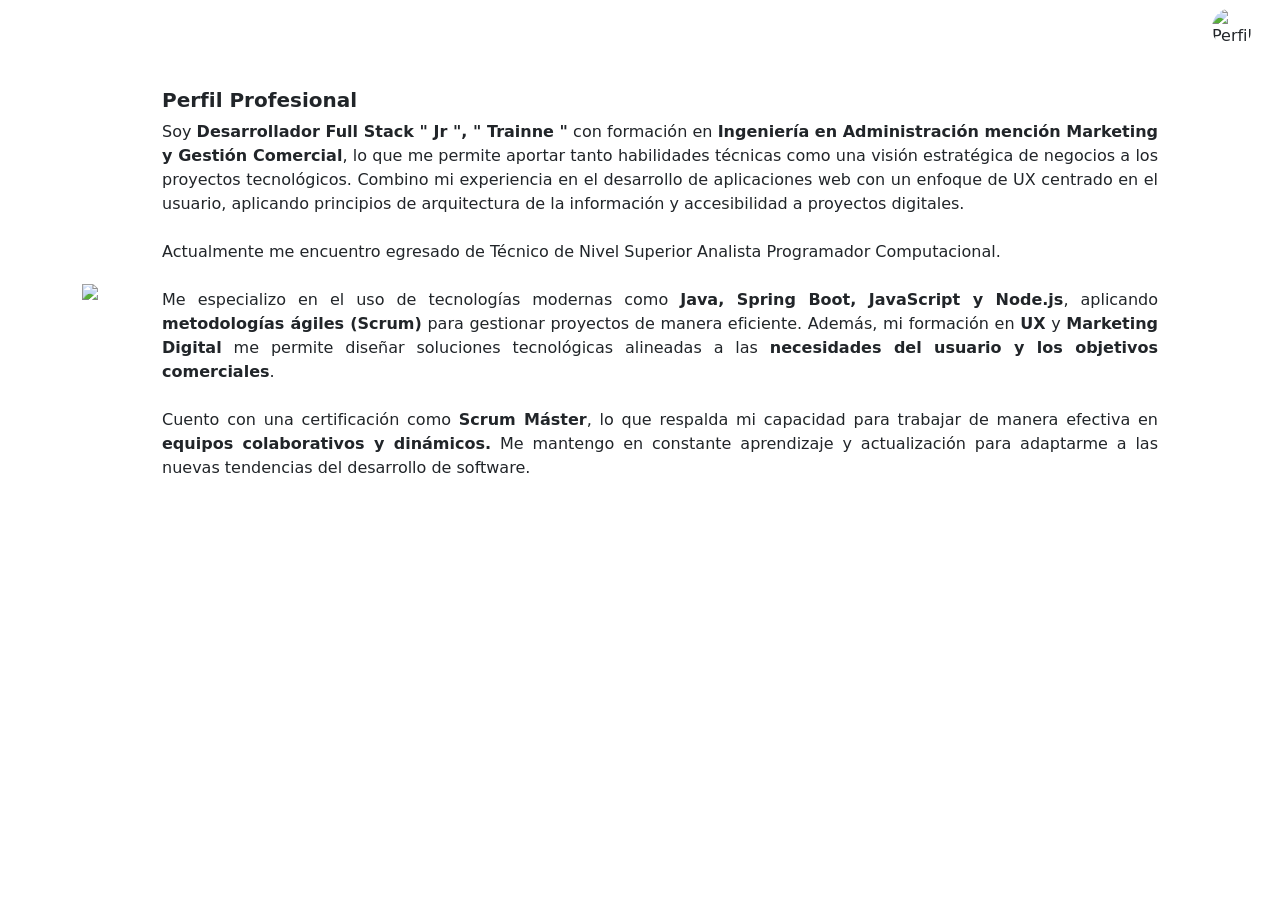
==== index.html @ 2f60764e "feat: mejora en archivos proyectos, mejora de etiquetas" ====
<!DOCTYPE html>
<html lang="es">
<head>
    <meta charset="UTF-8">
    <meta name="viewport" content="width=device-width, initial-scale=1.0">
    <link href="https://cdn.jsdelivr.net/npm/bootstrap@5.3.1/dist/css/bootstrap.min.css" rel="stylesheet"/>
    <link rel="stylesheet" href="css/index.css"/>
     <link rel="stylesheet" href="css/dark-mode.css">
  
      
    <title>Sobre mí</title>
</head>
<body>
    <nav class="mb-5">
        <mi-navegacion></mi-navegacion>
    </nav>
    
   
    <main>
        <div class="container">
            <div class="row align-items-center">
                <!-- Imagen fuera de la tarjeta y alineada al centro -->
                <div class="col-auto d-flex align-items-center ">
                    <div class="img-contenedor imagen-circular d-flex justify-content-center img-rodolfo">
                        <img src="assets/images/rodolfo3.png" class=" img-fluid">
                    </div>
                </div>
        
                <!-- Tarjeta con texto -->
                <div class="col">
                    <div class="card p-4 border-0 color-fondo">
                        <div class="card-body">
                            <h5 class="card-title fw-bold">Perfil Profesional</h5>
                            <div class="card-text" style="text-align: justify;">
                                <p>
                                 Soy <b>Desarrollador Full Stack " Jr ", " Trainne "</b> con formación en <b>Ingeniería en Administración mención Marketing y Gestión Comercial</b>, 
                                lo que me permite aportar tanto habilidades técnicas como una visión estratégica de negocios a los proyectos  
                                tecnológicos. Combino mi experiencia en el desarrollo de aplicaciones web con un enfoque de UX
                                centrado en el usuario, aplicando principios de arquitectura de la información y accesibilidad 
                                a proyectos digitales.
                                <br><br>
                                Actualmente me encuentro egresado de Técnico de Nivel Superior Analista Programador Computacional.
                                <br><br>
                                Me especializo en el uso de tecnologías modernas como <b>Java, Spring Boot, JavaScript y 
                                Node.js</b>, aplicando <b>metodologías ágiles (Scrum)</b> para gestionar proyectos de manera eficiente. 
                                Además, mi formación en <b>UX</b> y <b>Marketing Digital</b> me permite diseñar soluciones tecnológicas 
                                alineadas a las <b>necesidades del usuario y los objetivos comerciales</b>.
                                <br><br>
                                Cuento con una certificación como <b>Scrum Máster</b>, lo que respalda mi capacidad para trabajar
                                de manera efectiva en <b>equipos colaborativos y dinámicos.</b> Me mantengo en constante aprendizaje y 
                                actualización para adaptarme a las nuevas tendencias del desarrollo de software.
                                </p>
                            </div>
                        </div>
                    </div>
                </div>
            </div>
        </div>
        <div class="container d-flex flex-row flex-wrap gap-3 justify-content-center">
           <div>
                <mi-popover  
                  ancho="60vw"
                  text-boton="Más sobre mí" 
                  titulo="De la Pandemia al Código: Mi Viaje" 
                  contenido="En la pandemia, tuve que tomar decisiones importantes y una de ellas fue reinventarme,
                  En ese periodo, descubrí que la programación era una gran oportunidad para conseguir empleo. 
                  Todo comenzó en noviembre de 2020, cuando inicié mi primer <b>Bootcamp en Desarrollo de aplicaciones 
                  móviles android trainne.</b> Luego, en enero de 2022, comencé mi segundo <b>Bootcamp en Desarrollo 
                  de aplicaciones full stack java trainne.</b> Finalmente, en marzo 2023, complete mi último 
                  <b>Bootcamp en Desarrollo de aplicaciones full stack JavaScript trainne.</b> Actualmente, continúo 
                  ampliando mis conocimientos en programación de forma autodidacta, con el objetivo de convertirme en un 
                  <b>Senior Full Stack.</b>" 
                  > 
                </mi-popover>
            </div>
            <div>
                <mi-popover
                ancho="25vw"
                text-boton="Mi Lema"
                titulo="Mi Lema"
                contenido="Programar a muerte cada dia para ser mejor que ayer."
                ></mi-popover>
            </div>
            <div>
                <mi-popover
                ancho="25"
                text-boton="Mi Objetivo"
                titulo="Mi Meta"
                contenido="Ser un programador full stack de nivel mundial."
                ></mi-popover>
            </div>
         
         <div>
            <mi-popover
            ancho="25"
            text-boton="Que Busco"
            titulo="Mi trabajo ideal"
            contenido="Quiero un trabajo 100% remoto, jornada completa, trabajo en equipo, proyectos desafiantes y oportunidades de aprendizaje continuo."
            ></mi-popover>
        </div>
        <div>
            <mi-popover
            ancho="25"
            text-boton="Curiosidades"
            titulo="Cuido de mí"
            contenido="Me gusta hacer ejercicio fisico al menos 3 veces por semana, leo un libro al mes. A veces toco guitarra y aprendo una melodia nueva."
            ></mi-popover>
        </div>
        <div>
            <mi-popover
            ancho="25"
            text-boton="Resolutivo"
            titulo="Como resuelvo problemas"
            contenido="Divide y vencerás, descompongo el problema en partes más pequeñas y manejables."
            ></mi-popover>
        </div>
        <div>
            <mi-popover
            ancho="25"
            text-boton="Me defino"
            titulo="Me identifico como"
            contenido="Analitico, estructurado, colaborativo, empático, adaptativo."
            ></mi-popover>
        </div>
        <div>
            <mi-popover
            ancho="25"
            text-boton="Estoy preparado"
            titulo="Me identifico como"
            contenido="Para programar en cualquier lenguaje o framework, ya que tengo una base sólida en programación y lógica. Dispuesto aprender lo que se requiera."
            ></mi-popover>
        </div>
     </div>
    

<div class="container">    
  <mi-acordeon data='[
  {
    "titulo": "Lenguajes y frameworks.",
    "contenido": "<img src=\"assets/iconos/html-5.png\" class=\"img-fluid rounded-top\" style=\"width: 50px; height: 50px;\" alt=\"HTML\" data-bs-toggle=\"tooltip\" title=\"Html\">&nbsp;&nbsp;<img src=\"assets/iconos/css-3.png\" class=\"img-fluid rounded-top\" style=\"width: 50px; height: 50px;\" alt=\"CSS\" data-bs-toggle=\"tooltip\" title=\"CSS\"><br><img src=\"assets/iconos/bootstrap.png\" class=\"img-fluid rounded-top mt-2\" style=\"width: 50px; height: 50px;\" alt=\"Bootstrap\" data-bs-toggle=\"tooltip\" title=\"Bootstrap\"><br><img src=\"assets/iconos/javascripts.png\" class=\"img-fluid rounded-top mt-2\" style=\"width: 50px; height: 50px;\" alt=\"Javascript\" data-bs-toggle=\"tooltip\" title=\"Javascript\">&nbsp;&nbsp;<img src=\"assets/iconos/node.png\" class=\"img-fluid rounded-top mt-2\" style=\"width: 50px; height: 50px;\" alt=\"Node.js\" data-bs-toggle=\"tooltip\" title=\"Node.js\">&nbsp;&nbsp;<img src=\"assets/iconos/react.png\" class=\"img-fluid rounded-top mt-2\" style=\"width: 50px; height: 50px;\" alt=\"React\" data-bs-toggle=\"tooltip\" title=\"React\">&nbsp;&nbsp;<img src=\"assets/iconos/angular.png\" class=\"img-fluid rounded-top mt-2\" style=\"width: 50px; height: 50px;\" alt=\"Angular\" data-bs-toggle=\"tooltip\" title=\"Angular.js\">&nbsp;&nbsp;<img src=\"assets/iconos/vue.png\" class=\"img-fluid rounded-top mt-2\" style=\"width: 50px; height: 50px;\" alt=\"Vue.js\" data-bs-toggle=\"tooltip\" title=\"Vue.js\">&nbsp;&nbsp;<img src=\"assets/iconos/typescript.png\" class=\"img-fluid rounded-top mt-2\" style=\"width: 50px; height: 50px;\" alt=\"TypeScript\" data-bs-toggle=\"tooltip\" title=\"TypeScript\"><br><img src=\"assets/iconos/java.png\" class=\"img-fluid rounded-top mt-2\" style=\"width: 40px; height: 40px;\" alt=\"Java\" data-bs-toggle=\"tooltip\" title=\"Java\">&nbsp;&nbsp;<img src=\"assets/iconos/springboot.png\" class=\"img-fluid rounded-top mt-2\" style=\"width: 50px; height: 50px;\" alt=\"SpringBoot\" data-bs-toggle=\"tooltip\" title=\"SpringBoot\"><br><img src=\"assets/iconos/git.png\" class=\"img-fluid rounded-top mt-2\" style=\"width: 50px; height: 50px;\" alt=\"Git\" data-bs-toggle=\"tooltip\" title=\"Git\">&nbsp;&nbsp;<img src=\"assets/iconos/gitlab.png\" class=\"img-fluid rounded-top mt-2\" style=\"width: 50px; height: 50px;\" alt=\"GitLab\" data-bs-toggle=\"tooltip\" title=\"GitLab\">&nbsp;&nbsp;<img src=\"assets/iconos/github.png\" class=\"img-fluid rounded-top mt-2\" style=\"width: 40px; height: 40px;\" alt=\"GitHub\" data-bs-toggle=\"tooltip\" title=\"GitHub\">"
  },
   {
    "titulo": "Herramientas.",
    "contenido": "<img src=\"assets/herramientas/jira.png\" class=\"img-fluid rounded-top\" style=\"width: 45px; height: 45px;\" alt=\"Jira\" data-bs-toggle=\"tooltip\" title=\"Jira\">&nbsp;&nbsp;&nbsp;<img src=\"assets/herramientas/trello.png\" class=\"img-fluid rounded-top\" style=\"width: 45px; height: 45px;\" alt=\"Trello\" data-bs-toggle=\"tooltip\" title=\"Trello\">&nbsp;&nbsp;&nbsp;<img src=\"assets/herramientas/miro.png\" class=\"img-fluid rounded-top\" style=\"width: 45px; height: 45px;\" alt=\"Miro\" data-bs-toggle=\"tooltip\" title=\"Miro\">&nbsp;&nbsp;&nbsp;<img src=\"assets/herramientas/slack.png\" class=\"img-fluid rounded-top\" style=\"width: 45px; height: 45px;\" alt=\"Slack\" data-bs-toggle=\"tooltip\" title=\"Slack\">&nbsp;&nbsp;&nbsp;<img src=\"assets/herramientas/figma.png\" class=\"img-fluid rounded-top\" style=\"width: 50px; height: 50px;\" alt=\"Figma\" data-bs-toggle=\"tooltip\" title=\"Figma\">&nbsp;&nbsp;&nbsp;<img src=\"assets/herramientas/excel.png\" class=\"img-fluid rounded-top\" style=\"width: 50px; height: 50px;\" alt=\"Excell\" data-bs-toggle=\"tooltip\" title=\"Excell\">&nbsp;&nbsp;&nbsp;<img src=\"assets/herramientas/git-kraken.png\" class=\"img-fluid rounded-top\" style=\"width: 50px; height: 50px;\" alt=\"GitKraken\" data-bs-toggle=\"tooltip\" title=\"GitKraken\">&nbsp;&nbsp;&nbsp;<img src=\"assets/herramientas/sourcetree.png\" class=\"img-fluid rounded-top\" style=\"width: 50px; height: 50px;\" alt=\"Sourcetree\" data-bs-toggle=\"tooltip\" title=\"Sourcetree\">&nbsp;&nbsp;&nbsp;<img src=\"assets/herramientas/bizagi.png\" class=\"img-fluid rounded-top\" style=\"width: 50px; height: 50px;\" alt=\"Bizagi\" data-bs-toggle=\"tooltip\" title=\"Bizagi\">"
   },
   {
    "titulo": "Habilidades Blandas.",
    "tabla": [
    { "Nombre": "Liderazgo"},
    { "Nombre": "Inteligencia Emocional"},
    { "Nombre": "Comunicación Efectiva"},
    { "Nombre": "Adaptabilidad"},
    { "Nombre": "Vision Estratégica"},
    { "Nombre": "Resolución de problemas"},
    { "Nombre": "Negociación"}
    ]
  }
  ]'>
 </mi-acordeon> 

    </main>
<footer class="footer">
  <mi-footer></mi-footer>
</footer>
    <script src="https://cdn.jsdelivr.net/npm/bootstrap@5.3.1/dist/js/bootstrap.bundle.min.js"></script>
    <script src="js/nav.js"defer></script>
    <script src="js/footer.js" defer></script>
    <script src="js/popover.js" defer></script>
    <script src="js/acordeon.js" defer></script>
    <script src="js/dark-mode.js" defer></script>

  
</body>
</html>
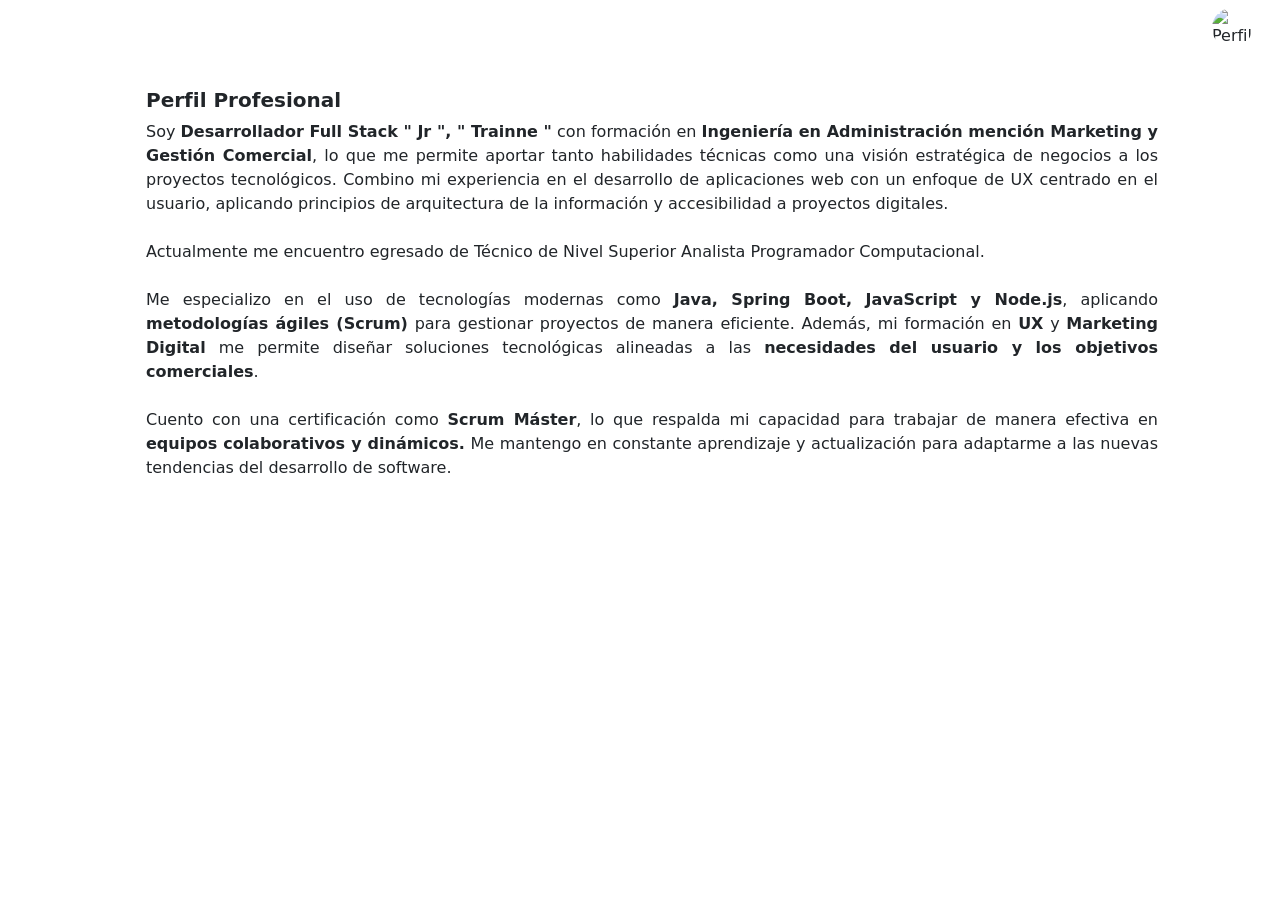
==== commit 1aeca640: "feat: modificación a spa" ====
--- a/index.html
+++ b/index.html
@@ -3,172 +3,44 @@
 <head>
     <meta charset="UTF-8">
     <meta name="viewport" content="width=device-width, initial-scale=1.0">
+    <title>Rodolfo Parada - Portfolio</title>
     <link href="https://cdn.jsdelivr.net/npm/bootstrap@5.3.1/dist/css/bootstrap.min.css" rel="stylesheet"/>
-    <link rel="stylesheet" href="css/index.css"/>
-     <link rel="stylesheet" href="css/dark-mode.css">
-  
-      
-    <title>Sobre mí</title>
+    <link rel="stylesheet" href="css/dark-mode.css">
+    <link rel="stylesheet" href="css/index.css">
+    <link rel="stylesheet" href="css/experiencia.css">
+    <link rel="stylesheet" href="css/formacion.css">
+    <link rel="stylesheet" href="css/proyectos.css">
 </head>
 <body>
-    <nav class="mb-5">
-        <mi-navegacion></mi-navegacion>
-    </nav>
-    
-   
-    <main>
-        <div class="container">
-            <div class="row align-items-center">
-                <!-- Imagen fuera de la tarjeta y alineada al centro -->
-                <div class="col-auto d-flex align-items-center ">
-                    <div class="img-contenedor imagen-circular d-flex justify-content-center img-rodolfo">
-                        <img src="assets/images/rodolfo3.png" class=" img-fluid">
-                    </div>
-                </div>
-        
-                <!-- Tarjeta con texto -->
-                <div class="col">
-                    <div class="card p-4 border-0 color-fondo">
-                        <div class="card-body">
-                            <h5 class="card-title fw-bold">Perfil Profesional</h5>
-                            <div class="card-text" style="text-align: justify;">
-                                <p>
-                                 Soy <b>Desarrollador Full Stack " Jr ", " Trainne "</b> con formación en <b>Ingeniería en Administración mención Marketing y Gestión Comercial</b>, 
-                                lo que me permite aportar tanto habilidades técnicas como una visión estratégica de negocios a los proyectos  
-                                tecnológicos. Combino mi experiencia en el desarrollo de aplicaciones web con un enfoque de UX
-                                centrado en el usuario, aplicando principios de arquitectura de la información y accesibilidad 
-                                a proyectos digitales.
-                                <br><br>
-                                Actualmente me encuentro egresado de Técnico de Nivel Superior Analista Programador Computacional.
-                                <br><br>
-                                Me especializo en el uso de tecnologías modernas como <b>Java, Spring Boot, JavaScript y 
-                                Node.js</b>, aplicando <b>metodologías ágiles (Scrum)</b> para gestionar proyectos de manera eficiente. 
-                                Además, mi formación en <b>UX</b> y <b>Marketing Digital</b> me permite diseñar soluciones tecnológicas 
-                                alineadas a las <b>necesidades del usuario y los objetivos comerciales</b>.
-                                <br><br>
-                                Cuento con una certificación como <b>Scrum Máster</b>, lo que respalda mi capacidad para trabajar
-                                de manera efectiva en <b>equipos colaborativos y dinámicos.</b> Me mantengo en constante aprendizaje y 
-                                actualización para adaptarme a las nuevas tendencias del desarrollo de software.
-                                </p>
-                            </div>
-                        </div>
-                    </div>
-                </div>
-            </div>
-        </div>
-        <div class="container d-flex flex-row flex-wrap gap-3 justify-content-center">
-           <div>
-                <mi-popover  
-                  ancho="60vw"
-                  text-boton="Más sobre mí" 
-                  titulo="De la Pandemia al Código: Mi Viaje" 
-                  contenido="En la pandemia, tuve que tomar decisiones importantes y una de ellas fue reinventarme,
-                  En ese periodo, descubrí que la programación era una gran oportunidad para conseguir empleo. 
-                  Todo comenzó en noviembre de 2020, cuando inicié mi primer <b>Bootcamp en Desarrollo de aplicaciones 
-                  móviles android trainne.</b> Luego, en enero de 2022, comencé mi segundo <b>Bootcamp en Desarrollo 
-                  de aplicaciones full stack java trainne.</b> Finalmente, en marzo 2023, complete mi último 
-                  <b>Bootcamp en Desarrollo de aplicaciones full stack JavaScript trainne.</b> Actualmente, continúo 
-                  ampliando mis conocimientos en programación de forma autodidacta, con el objetivo de convertirme en un 
-                  <b>Senior Full Stack.</b>" 
-                  > 
-                </mi-popover>
-            </div>
-            <div>
-                <mi-popover
-                ancho="25vw"
-                text-boton="Mi Lema"
-                titulo="Mi Lema"
-                contenido="Programar a muerte cada dia para ser mejor que ayer."
-                ></mi-popover>
-            </div>
-            <div>
-                <mi-popover
-                ancho="25"
-                text-boton="Mi Objetivo"
-                titulo="Mi Meta"
-                contenido="Ser un programador full stack de nivel mundial."
-                ></mi-popover>
-            </div>
-         
-         <div>
-            <mi-popover
-            ancho="25"
-            text-boton="Que Busco"
-            titulo="Mi trabajo ideal"
-            contenido="Quiero un trabajo 100% remoto, jornada completa, trabajo en equipo, proyectos desafiantes y oportunidades de aprendizaje continuo."
-            ></mi-popover>
-        </div>
-        <div>
-            <mi-popover
-            ancho="25"
-            text-boton="Curiosidades"
-            titulo="Cuido de mí"
-            contenido="Me gusta hacer ejercicio fisico al menos 3 veces por semana, leo un libro al mes. A veces toco guitarra y aprendo una melodia nueva."
-            ></mi-popover>
-        </div>
-        <div>
-            <mi-popover
-            ancho="25"
-            text-boton="Resolutivo"
-            titulo="Como resuelvo problemas"
-            contenido="Divide y vencerás, descompongo el problema en partes más pequeñas y manejables."
-            ></mi-popover>
-        </div>
-        <div>
-            <mi-popover
-            ancho="25"
-            text-boton="Me defino"
-            titulo="Me identifico como"
-            contenido="Analitico, estructurado, colaborativo, empático, adaptativo."
-            ></mi-popover>
-        </div>
-        <div>
-            <mi-popover
-            ancho="25"
-            text-boton="Estoy preparado"
-            titulo="Me identifico como"
-            contenido="Para programar en cualquier lenguaje o framework, ya que tengo una base sólida en programación y lógica. Dispuesto aprender lo que se requiera."
-            ></mi-popover>
-        </div>
-     </div>
-    
+    <mi-navegacion></mi-navegacion>
 
-<div class="container">    
-  <mi-acordeon data='[
-  {
-    "titulo": "Lenguajes y frameworks.",
-    "contenido": "<img src=\"assets/iconos/html-5.png\" class=\"img-fluid rounded-top\" style=\"width: 50px; height: 50px;\" alt=\"HTML\" data-bs-toggle=\"tooltip\" title=\"Html\">&nbsp;&nbsp;<img src=\"assets/iconos/css-3.png\" class=\"img-fluid rounded-top\" style=\"width: 50px; height: 50px;\" alt=\"CSS\" data-bs-toggle=\"tooltip\" title=\"CSS\"><br><img src=\"assets/iconos/bootstrap.png\" class=\"img-fluid rounded-top mt-2\" style=\"width: 50px; height: 50px;\" alt=\"Bootstrap\" data-bs-toggle=\"tooltip\" title=\"Bootstrap\"><br><img src=\"assets/iconos/javascripts.png\" class=\"img-fluid rounded-top mt-2\" style=\"width: 50px; height: 50px;\" alt=\"Javascript\" data-bs-toggle=\"tooltip\" title=\"Javascript\">&nbsp;&nbsp;<img src=\"assets/iconos/node.png\" class=\"img-fluid rounded-top mt-2\" style=\"width: 50px; height: 50px;\" alt=\"Node.js\" data-bs-toggle=\"tooltip\" title=\"Node.js\">&nbsp;&nbsp;<img src=\"assets/iconos/react.png\" class=\"img-fluid rounded-top mt-2\" style=\"width: 50px; height: 50px;\" alt=\"React\" data-bs-toggle=\"tooltip\" title=\"React\">&nbsp;&nbsp;<img src=\"assets/iconos/angular.png\" class=\"img-fluid rounded-top mt-2\" style=\"width: 50px; height: 50px;\" alt=\"Angular\" data-bs-toggle=\"tooltip\" title=\"Angular.js\">&nbsp;&nbsp;<img src=\"assets/iconos/vue.png\" class=\"img-fluid rounded-top mt-2\" style=\"width: 50px; height: 50px;\" alt=\"Vue.js\" data-bs-toggle=\"tooltip\" title=\"Vue.js\">&nbsp;&nbsp;<img src=\"assets/iconos/typescript.png\" class=\"img-fluid rounded-top mt-2\" style=\"width: 50px; height: 50px;\" alt=\"TypeScript\" data-bs-toggle=\"tooltip\" title=\"TypeScript\"><br><img src=\"assets/iconos/java.png\" class=\"img-fluid rounded-top mt-2\" style=\"width: 40px; height: 40px;\" alt=\"Java\" data-bs-toggle=\"tooltip\" title=\"Java\">&nbsp;&nbsp;<img src=\"assets/iconos/springboot.png\" class=\"img-fluid rounded-top mt-2\" style=\"width: 50px; height: 50px;\" alt=\"SpringBoot\" data-bs-toggle=\"tooltip\" title=\"SpringBoot\"><br><img src=\"assets/iconos/git.png\" class=\"img-fluid rounded-top mt-2\" style=\"width: 50px; height: 50px;\" alt=\"Git\" data-bs-toggle=\"tooltip\" title=\"Git\">&nbsp;&nbsp;<img src=\"assets/iconos/gitlab.png\" class=\"img-fluid rounded-top mt-2\" style=\"width: 50px; height: 50px;\" alt=\"GitLab\" data-bs-toggle=\"tooltip\" title=\"GitLab\">&nbsp;&nbsp;<img src=\"assets/iconos/github.png\" class=\"img-fluid rounded-top mt-2\" style=\"width: 40px; height: 40px;\" alt=\"GitHub\" data-bs-toggle=\"tooltip\" title=\"GitHub\">"
-  },
-   {
-    "titulo": "Herramientas.",
-    "contenido": "<img src=\"assets/herramientas/jira.png\" class=\"img-fluid rounded-top\" style=\"width: 45px; height: 45px;\" alt=\"Jira\" data-bs-toggle=\"tooltip\" title=\"Jira\">&nbsp;&nbsp;&nbsp;<img src=\"assets/herramientas/trello.png\" class=\"img-fluid rounded-top\" style=\"width: 45px; height: 45px;\" alt=\"Trello\" data-bs-toggle=\"tooltip\" title=\"Trello\">&nbsp;&nbsp;&nbsp;<img src=\"assets/herramientas/miro.png\" class=\"img-fluid rounded-top\" style=\"width: 45px; height: 45px;\" alt=\"Miro\" data-bs-toggle=\"tooltip\" title=\"Miro\">&nbsp;&nbsp;&nbsp;<img src=\"assets/herramientas/slack.png\" class=\"img-fluid rounded-top\" style=\"width: 45px; height: 45px;\" alt=\"Slack\" data-bs-toggle=\"tooltip\" title=\"Slack\">&nbsp;&nbsp;&nbsp;<img src=\"assets/herramientas/figma.png\" class=\"img-fluid rounded-top\" style=\"width: 50px; height: 50px;\" alt=\"Figma\" data-bs-toggle=\"tooltip\" title=\"Figma\">&nbsp;&nbsp;&nbsp;<img src=\"assets/herramientas/excel.png\" class=\"img-fluid rounded-top\" style=\"width: 50px; height: 50px;\" alt=\"Excell\" data-bs-toggle=\"tooltip\" title=\"Excell\">&nbsp;&nbsp;&nbsp;<img src=\"assets/herramientas/git-kraken.png\" class=\"img-fluid rounded-top\" style=\"width: 50px; height: 50px;\" alt=\"GitKraken\" data-bs-toggle=\"tooltip\" title=\"GitKraken\">&nbsp;&nbsp;&nbsp;<img src=\"assets/herramientas/sourcetree.png\" class=\"img-fluid rounded-top\" style=\"width: 50px; height: 50px;\" alt=\"Sourcetree\" data-bs-toggle=\"tooltip\" title=\"Sourcetree\">&nbsp;&nbsp;&nbsp;<img src=\"assets/herramientas/bizagi.png\" class=\"img-fluid rounded-top\" style=\"width: 50px; height: 50px;\" alt=\"Bizagi\" data-bs-toggle=\"tooltip\" title=\"Bizagi\">"
-   },
-   {
-    "titulo": "Habilidades Blandas.",
-    "tabla": [
-    { "Nombre": "Liderazgo"},
-    { "Nombre": "Inteligencia Emocional"},
-    { "Nombre": "Comunicación Efectiva"},
-    { "Nombre": "Adaptabilidad"},
-    { "Nombre": "Vision Estratégica"},
-    { "Nombre": "Resolución de problemas"},
-    { "Nombre": "Negociación"}
-    ]
-  }
-  ]'>
- </mi-acordeon> 
+    <main id="app-container"></main>
 
-    </main>
-<footer class="footer">
-  <mi-footer></mi-footer>
-</footer>
+    <mi-footer></mi-footer>
+
     <script src="https://cdn.jsdelivr.net/npm/bootstrap@5.3.1/dist/js/bootstrap.bundle.min.js"></script>
-    <script src="js/nav.js"defer></script>
+
+    <script src="js/dark-mode.js" defer></script>
+    <script src="js/nav.js" defer></script>
     <script src="js/footer.js" defer></script>
     <script src="js/popover.js" defer></script>
     <script src="js/acordeon.js" defer></script>
-    <script src="js/dark-mode.js" defer></script>
+    <script src="js/paginacionCards.js" defer></script>
 
-  
+    <script src="js/proyectoClones.js" defer></script>
+    <script src="js/proyectoCrud.js" defer></script>
+    <script src="js/proyectoEcommerce.js" defer></script>
+    <script src="js/proyectoDashboars.js" defer></script>
+    <script src="js/proyectoIa.js" defer></script>
+    <script src="js/proyectoBackend.js" defer></script>
+    <script src="js/proyectoFrontend.js" defer></script>
+    <script src="js/proyectoLogica.js" defer></script>
+    <script src="js/proyectoJuegos.js" defer></script>
+    <script src="js/proyectoFullStack.js" defer></script>
+    <script src="js/proyectoEmpresariales.js" defer></script>
+    <script src="js/proyectoSeguridad.js" defer></script>
+    <script src="js/proyectoUX.js" defer></script>
+
+    <script src="js/app.js" type="module"></script>
 </body>
 </html>
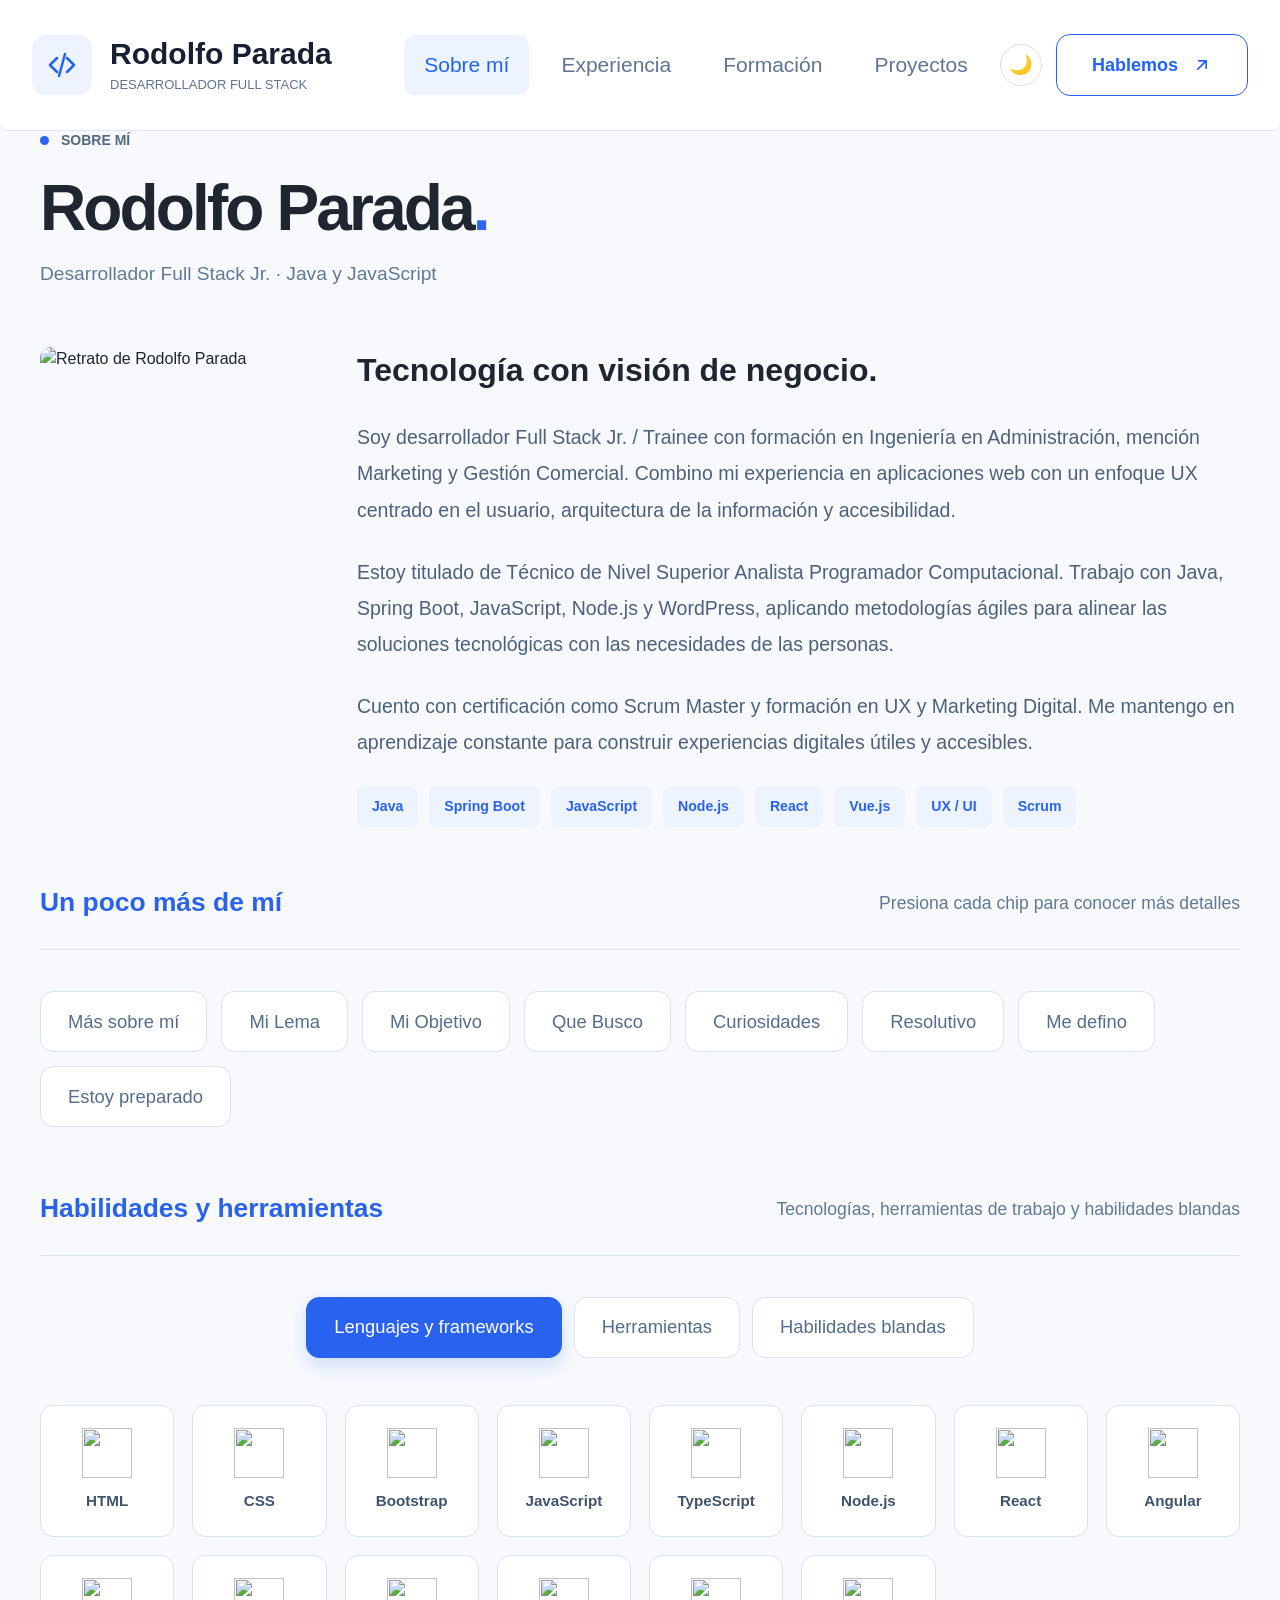
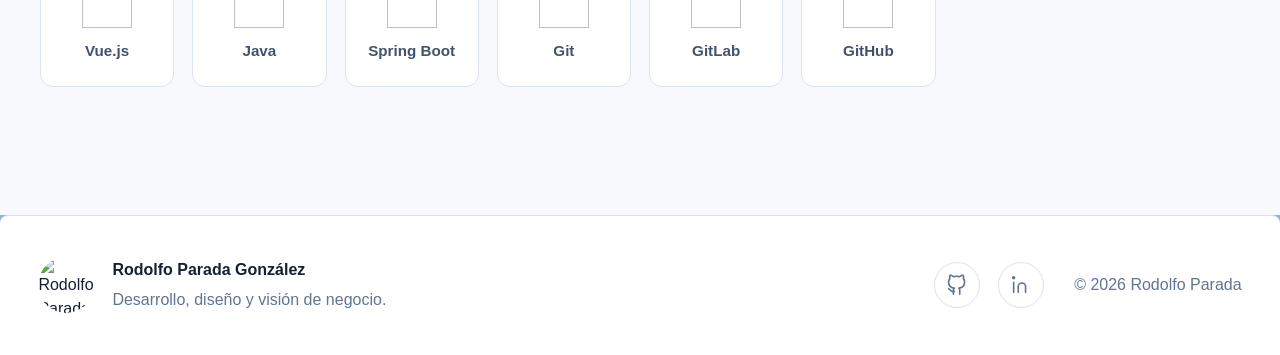
==== commit 4c567714: "feat: diseño moderno" ====
--- a/index.html
+++ b/index.html
@@ -6,10 +6,10 @@
     <title>Rodolfo Parada - Portfolio</title>
     <link href="https://cdn.jsdelivr.net/npm/bootstrap@5.3.1/dist/css/bootstrap.min.css" rel="stylesheet"/>
     <link rel="stylesheet" href="css/dark-mode.css">
-    <link rel="stylesheet" href="css/index.css">
-    <link rel="stylesheet" href="css/experiencia.css">
-    <link rel="stylesheet" href="css/formacion.css">
-    <link rel="stylesheet" href="css/proyectos.css">
+    <link rel="stylesheet" href="css/index.css?v=20261008k">
+    <link rel="stylesheet" href="css/experiencia.css?v=20261008b">
+    <link rel="stylesheet" href="css/formacion.css?v=20261008b">
+    <link rel="stylesheet" href="css/proyectos.css?v=20261008j">
 </head>
 <body>
     <mi-navegacion></mi-navegacion>
@@ -20,16 +20,16 @@
 
     <script src="https://cdn.jsdelivr.net/npm/bootstrap@5.3.1/dist/js/bootstrap.bundle.min.js"></script>
 
-    <script src="js/dark-mode.js" defer></script>
-    <script src="js/nav.js" defer></script>
-    <script src="js/footer.js" defer></script>
+    <script src="js/dark-mode.js?v=20261008c" defer></script>
+    <script src="js/nav.js?v=20261008e" defer></script>
+    <script src="js/footer.js?v=20261008d" defer></script>
     <script src="js/popover.js" defer></script>
     <script src="js/acordeon.js" defer></script>
-    <script src="js/paginacionCards.js" defer></script>
+    <script src="js/paginacionCards.js?v=20261008j" defer></script>
 
     <script src="js/proyectoClones.js" defer></script>
     <script src="js/proyectoCrud.js" defer></script>
-    <script src="js/proyectoEcommerce.js" defer></script>
+    <script src="js/proyectoEcommerce.js?v=20261008b" defer></script>
     <script src="js/proyectoDashboars.js" defer></script>
     <script src="js/proyectoIa.js" defer></script>
     <script src="js/proyectoBackend.js" defer></script>
@@ -40,7 +40,8 @@
     <script src="js/proyectoEmpresariales.js" defer></script>
     <script src="js/proyectoSeguridad.js" defer></script>
     <script src="js/proyectoUX.js" defer></script>
+    <script src="js/proyectoMini.js" defer></script>
 
-    <script src="js/app.js" type="module"></script>
+    <script src="./js/app.js?v=20261008i" type="module"></script>
 </body>
 </html>
--- a/css/dark-mode.css
+++ b/css/dark-mode.css
@@ -0,0 +1,197 @@
+body {
+  transition: background-color 0.3s, color 0.3s;
+  background-color: white;
+  color: black;
+  }
+
+.dark-mode {
+  background-color: black !important;
+  color: white !important;
+  }
+
+.dark-mode .card{
+  background-color: black !important; 
+  color: white !important;  
+  }
+.dark-mode #btn-popover{
+  background-color: black !important; 
+  color: white !important;  
+  }
+
+.dark-mode #btn-popover:hover {
+  background-color: #333 !important; /* Fondo del hover */
+  color:white !important; /* Color del texto en hover */
+  border-color: #F0F6FD !important; /* Borde del hover */
+  text-decoration: none !important; /* Quitar subrayado en hover */
+  }     
+.dark-mode  .accordion-header:hover {
+  background-color: #333 !important; /* Fondo del hover */
+  color:white !important; /* Color del texto en hover */
+  border-color: #F0F6FD !important; /* Borde del hover */
+  text-decoration: none !important; /* Quitar subrayado en hover */
+  }
+.dark-mode .accordion{
+  background-color: black !important; 
+  color: white !important;  
+  }
+.dark-mode .color-fondo{
+  background-color: black !important;
+  color:white !important;
+  }
+.dark-mode .izquierda::after {
+  content: "";
+  display: block;
+  width: 50%; /* Ancho igual al texto */
+  height: 4px; /* Grosor de la línea */
+  background-color: #333; /* Color rojo */
+  position: absolute;
+  bottom: -5px; /* Espaciado debajo del texto */
+  left: 0;
+  transform: translateX(5%); /* Ajustar la alineación */
+  }
+.dark-mode table.table td, table.table th {
+  padding: 12px ;  
+  border: 1px solid white;
+  text-align: left;
+  background-color:black !important;
+  color: white !important; /* Color del texto para celdas */
+  }
+.dark-mode table.table td:hover,
+.dark-mode table.table th:hover {
+  background-color: #333 !important; /* color de fondo al pasar el mouse */
+  color: white !important; /* color del texto al pasar el mouse */
+  cursor: pointer;
+  }
+.dark-mode a{
+  color: lightblue !important; 
+  }
+.toggle-button {
+  padding: 10px 20px;
+  font-size: 16px;
+  cursor: pointer;
+  background-color: lightgray;
+  border: none;
+  border-radius: 5px;
+  transition: background-color 0.3s, color 0.3s;
+  }
+
+
+
+.dark-mode .toggle-button {
+  background-color: darkgray;
+  color: white;
+  }
+.dark-mode  .color{
+  background-color: black !important;
+color:#F0F6FD;
+}
+.dark-mode .titulo-rodolfo:hover{
+  color: #333 !important;
+}
+/*navbar*/
+:host-context(body.dark-mode) nav {
+  background-color: black !important;
+
+}
+
+:host-context(body.dark-mode) .nav-link,
+:host-context(body.dark-mode) .titulo-rodolfo {
+  color: white !important;
+}
+:host-context(body.dark-mode) .nav-link:hover,
+:host-context(body.dark-mode) .titulo-rodolfo:hover {
+color: #a9c1ff !important;
+}
+
+:host-context(body.dark-mode) .img-perfil {
+  border: 2px solid white;
+}
+/*Footer*/
+
+
+:host-context(body.dark-mode) .footer {
+  background-color: black !important;
+  color: #f8f9fa !important;
+}
+
+:host-context(body.dark-mode) .footer__tagline,
+:host-context(body.dark-mode) .footer__copyright,
+:host-context(body.dark-mode) .footer__social-link {
+  color: #b6c0d0 !important;
+}
+
+:host-context(body.dark-mode) .footer__social-link {
+  border-color: #424957;
+}
+
+/* Estilo en modo oscuro portafolio*/
+body.dark-mode .nav-tabs .nav-link.active {
+  background-color: #222;
+  color: #fff !important;
+  border-color: #444;
+}
+
+body.dark-mode .scroll-btn {
+  background-color: black; /* o el azul oscuro que prefieras */
+  border: 1px solid #222; /* borde más oscuro para el modo oscuro */
+  color: white; /* si hay texto o íconos dentro, que se vean */
+}
+
+body.dark-mode #scrollLeft img {
+  content: url('../assets/portafolio/flecha-hacia-izquierda.svg');
+  background-color: white;
+  filter: invert(100%);
+}
+
+body.dark-mode #scrollRight img {
+  content: url('../assets/portafolio/flecha-hacia-derecha.svg');
+  background-color: white;
+  filter: invert(100%);
+}
+
+
+/* Modo oscuro: texto blanco para todas las pestañas */
+body.dark-mode .nav-tabs .nav-link {
+  color: #fff !important;
+}
+
+/* Modo oscuro: pestaña activa con fondo gris más oscuro */
+body.dark-mode .nav-tabs .nav-link.active {
+  background-color: #333;
+  color: #fff !important;
+  border-color: #555;
+}
+
+
+
+/*botones de las card modo oscuro*/
+/* Estilos para modo oscuro */
+body.dark-mode .btn-primary {
+  background-color:  black !important;
+  border-color: #95AEE9 !important;
+  color: white !important;
+}
+
+body.dark-mode .btn-primary:hover {
+  background-color: #333 !important;
+  border-color: white !important;
+  color: white !important;
+}
+
+
+body.dark-mode div.proyecto-card {
+  background-color: black !important;; /* fondo negro solo en modo oscuro */
+  border: 1px solid white   /* borde blanco solo en modo oscuro */
+  /* texto blanco para que contraste */
+}
+
+/*modo oscuro de los acordeon*/
+body.dark-mode .accordion-button.activo {
+  background-color: #333 !important; /* color claro para contraste en modo oscuro */
+  color: white !important;           /* texto más oscuro */
+}
+
+body.dark-mode .accordion-button.activo:hover {
+  background-color:#333 !important;
+  color: white !important;
+}
--- a/css/index.css
+++ b/css/index.css
@@ -0,0 +1,752 @@
+html, body {
+  margin: 0;
+  padding: 0;
+  font-family: Arial, sans-serif;
+  min-height: 100%;
+  overflow-x: clip;
+}
+
+html {
+  scrollbar-width: none;
+  -ms-overflow-style: none;
+}
+
+html::-webkit-scrollbar,
+body::-webkit-scrollbar {
+  display: none;
+}
+
+#app-container {
+  min-height: 100vh;
+  overflow: visible;
+  padding-top: 74px;
+  padding-bottom: 190px;
+}
+
+#app-container:has(.tabs-carousel-container) {
+  display: flow-root;
+}
+
+#app-container:has(.tabs-carousel-container) > section {
+  display: flow-root;
+}
+
+@media (max-width: 991px) {
+  #app-container {
+    padding-top: 32px;
+  }
+}
+
+body {
+  background-color: #95AEE9 !important;;
+}
+
+.color-fondo{
+  background-color: #95AEE9 !important;;
+}
+.accordion-content {
+  padding-bottom: 200px; /* o lo que sea necesario */
+}
+.imagen-contenedor {
+  width: 300px;        /* Ajusta el ancho que quieras */
+  height: 200px;       /* Ajusta la altura que quieras */
+  overflow: hidden;    /* Oculta lo que sobresale */
+  }
+.img-contenedor img{
+  width: 20%;
+  height: auto;
+  object-fit: cover;   /* Hace que se recorte la imagen para llenar el contenedor */
+  border: -40px solid #fff;
+}
+.imagen-circular {
+  width: 200px;             /* Tamaño del círculo */
+  height: 200px;
+  border-radius: 50%;       /* Hace el círculo */
+  overflow: hidden;         /* Oculta lo que sobresale */
+  border: 4px solid #fff;   /* Borde opcional */
+  box-shadow: 0 4px 8px rgba(0,0,0,0.2); /* Sombra opcional */
+  display: flex;
+  justify-content: center;
+  align-items: center;
+  background-color: #ddd;
+  margin-top: 100px;
+  }
+.imagen-circular img {
+  width: 100%;
+  height: 100%;
+  object-fit: cover;        /* Recorta para llenar sin deformar */
+ }
+.img-rodolfo {
+  margin-top: 0px;
+  }
+  /* Personaliza el contenedor del popover */
+.popover {
+  color: #394476 !important; /* Asegura que el color del texto se aplique */
+  border-color: #394476 !important; /* Asegura que el borde tenga el color deseado */
+  }
+#btn-popover {
+  background-color: #394476 !important; /* Color de fondo del botón */
+  color: white !important; /* Color del texto */
+  border-color: #394476 !important; /* Color del borde */
+}
+/* Estilo para el hover del botón */
+#btn-popover:hover {
+  background-color: #95AEE9 !important; /* Fondo del hover */
+  color: white !important; /* Color del texto en hover */
+  border-color: #F0F6FD !important; /* Borde del hover */
+  text-decoration: none !important; /* Quitar subrayado en hover */
+}
+/* Estilos personalizados para el contenido del popover */
+.popover.custom-popover {
+  max-width: none !important; /* Permite expansión */
+  width: auto !important;
+  white-space: normal !important;
+  /* background-color: #394476; Color de fondo del popover */
+  color: rgb(11, 7, 7) !important; /* Color del texto */
+  border-color: #394476 !important; /* Color del borde del popover */
+}
+/* Estilo para el cuerpo del popover */
+.popover.custom-popover .popover-body {
+  word-wrap: break-word ;
+  text-align: justify ;
+}
+/* Acordeon */
+.texto{
+  text-align: justify;
+}
+.fondo-colapse{
+  background-color: #F7F7F7;
+}
+.color-colapse{
+color:#F7F7F7;
+}
+.punta-flecha{
+  width: 20px;
+}
+
+/* Estilos personalizados para evitar que el contenido desaparezca del DOM */
+.accordion-body .accordion .collapse {
+  display: block !important; /* Mantiene el contenido en el DOM */
+  height: 0; /* Altura inicial para ocultar el contenido */
+  overflow: hidden; /* Oculta el contenido que excede la altura */
+  transition: height 0.3s ease; /* Transición suave */
+}
+.accordion-body .accordion .collapse.show {
+  height: auto; /* Muestra el contenido cuando está abierto */
+}
+
+.accordion-body {
+  max-height: 300px; /* Ajusta según necesidad */
+  overflow-y: auto; /* Agrega scroll si el contenido es muy grande */
+}
+
+
+/* Ocultar la flecha predeterminada de Bootstrap */
+.accordion-button::after {
+  display: none !important;
+}
+/* Personalización del botón */
+.custom-button {
+  display: flex;
+  justify-items: end;
+  
+  gap: 10px; /* Espacio entre la imagen y el texto */
+  position: relative
+}
+
+
+/* Ocultar la flecha predeterminada de Bootstrap */
+.accordion-button::after {
+  display: none !important;
+}
+
+/* Estilo del botón del acordeón */
+.custom-button {
+  display: flex;
+  justify-content: space-between;
+  align-items: center;
+  width: 100%;
+  text-align: left;
+  position: relative;
+  padding-right: 50px;
+}
+
+
+.icon-container {
+  position: absolute;
+  bottom: 10px;
+  right: 10px;
+  width: 20px;
+  height: 20px;
+  border-radius: 50%; 
+  display: flex;
+  align-items: center;
+  justify-content: center;
+  cursor: pointer;
+  overflow: hidden; /* Evita que el icono sobresalga */
+}
+
+/* Asegurar que las imágenes sean visibles */
+.icon-container img {
+  width: 60%;
+  height: 60%;
+  object-fit: contain; /* Asegura que la imagen se ajuste */
+  filter: invert(1); /* Convierte colores negros en blancos */
+}
+
+/* Ocultar el icono "cerrado" cuando el acordeón está colapsado */
+.icon-close {
+  display: none;
+}
+
+/* Mostrar la imagen correcta al abrir/cerrar el acordeón */
+.accordion-button:not(.collapsed) .icon-open {
+  display: none;
+}
+.accordion-button:not(.collapsed) .icon-close {
+  display: inline;
+}
+/* Elimina el color celeste de fondo al hacer clic */
+.accordion-button:focus {
+  box-shadow: none !important;
+  outline: none !important;
+}
+
+/* Evita que el acordeón cambie de color al expandirse */
+.accordion-button:not(.collapsed) {
+  background-color: transparent !important;
+  color: inherit !important;
+  box-shadow: none !important;
+}
+
+.accordion-header:hover {
+  background-color: #394476;
+  color: white; 
+}
+
+/* Personaliza el color del borde si es necesario */
+.accordion-item {
+  border: 1px solid #ddd; /* Puedes cambiarlo por otro color */
+}
+
+
+.izquierda {
+  display: inline-block;
+  position: relative;
+
+}
+
+.izquierda::after {
+  content: "";
+  display: block;
+  width: 50%; /* Ancho igual al texto */
+  height: 4px; /* Grosor de la línea */
+  background-color:#394476; /* Color rojo */
+  position: absolute;
+  bottom: -5px; /* Espaciado debajo del texto */
+  left: 0;
+  transform: translateX(5%); /* Ajustar la alineación */
+
+}
+
+
+table{
+  width: 100%;
+  border-collapse: collapse;
+  margin: 1rem 0;
+}
+
+table.table th, table.table td {
+  padding: 12px;
+  border: 1px solid #ddd;
+  text-align: left;
+  background-color:#95AEE9;
+}
+
+table.table .hidden-header th {
+  display: none;
+}
+
+th, td{
+  padding: 12px;
+  border: 1px solid #ddd;
+  text-align: left;
+}
+
+/* Hover en cada celda */
+table.table td:hover,
+table.table th:hover {
+  background-color: #394476; /* color de fondo al pasar el mouse */
+  color: #fff; /* color del texto al pasar el mouse */
+  cursor: pointer;
+}
+
+.accordion-button.activo {
+  background-color: #394476 !important;
+  color: white !important;
+}
+
+.accordion-button.activo:hover {
+  background-color: #394476 !important; /* Para mantener el color en hover */
+  color: white !important;
+}
+
+#app-container:has(.about-page) {
+  min-height: calc(100vh - 74px);
+  padding-top: 130px;
+  padding-bottom: 64px;
+  background-color: #f7f9fc;
+}
+
+.about-page {
+  min-height: calc(100vh - 74px);
+  padding: 0 0 64px;
+  background-color: #f7f9fc;
+  color: #202630;
+}
+
+.about-shell {
+  width: min(1400px, calc(100% - 80px));
+  margin: 0 auto;
+}
+
+.about-hero {
+  padding-top: 0;
+}
+
+.about-eyebrow {
+  margin: 0 0 24px;
+  color: #53677f;
+  font-size: 0.875rem;
+  font-weight: 600;
+}
+
+.about-eyebrow::before {
+  display: inline-block;
+  width: 9px;
+  height: 9px;
+  margin-right: 12px;
+  border-radius: 50%;
+  background-color: #2d64f5;
+  content: "";
+}
+
+.about-title {
+  margin: 0 0 18px;
+  color: #202630;
+  font-size: clamp(3rem, 5vw, 4rem);
+  font-weight: 700;
+  letter-spacing: -0.045em;
+  line-height: 1.05;
+}
+
+.about-title span {
+  color: #2d64f5;
+}
+
+.about-subtitle {
+  margin: 0;
+  color: #607995;
+  font-size: 1.2rem;
+}
+
+.about-profile {
+  display: grid;
+  grid-template-columns: 262px minmax(0, 1fr);
+  align-items: start;
+  gap: 55px;
+  margin-top: 58px;
+}
+
+.about-portrait {
+  display: block;
+  width: 262px;
+  height: 262px;
+  border-radius: 11px;
+  object-fit: cover;
+}
+
+.about-profile-copy h2 {
+  margin: 4px 0 30px;
+  color: #202630;
+  font-size: 2rem;
+  font-weight: 700;
+}
+
+.about-profile-copy p {
+  margin: 0 0 26px;
+  color: #4d617c;
+  font-size: 1.22rem;
+  line-height: 1.85;
+}
+
+.about-highlights {
+  display: flex;
+  flex-wrap: wrap;
+  gap: 11px;
+  margin: 0;
+  padding: 0;
+  list-style: none;
+}
+
+.about-highlights li {
+  padding: 10px 15px;
+  border-radius: 8px;
+  background-color: #edf4ff;
+  color: #2862ee;
+  font-size: 0.88rem;
+  font-weight: 600;
+}
+
+.about-more {
+  margin-top: 60px;
+}
+
+.about-section-heading {
+  display: flex;
+  align-items: center;
+  justify-content: space-between;
+  gap: 24px;
+  padding: 0 0 30px;
+  border-bottom: 1px solid #dce4ef;
+}
+
+.about-section-heading h2 {
+  margin: 0;
+  color: #2862ee;
+  font-size: 1.65rem;
+  font-weight: 700;
+}
+
+.about-section-heading p {
+  margin: 0;
+  color: #607995;
+  font-size: 1.1rem;
+  text-align: right;
+}
+
+.about-chip-list {
+  position: relative;
+  display: flex;
+  flex-wrap: wrap;
+  gap: 14px;
+  padding: 41px 0 0;
+}
+
+.about-chip {
+  min-height: 61px;
+  padding: 0 27px;
+  border: 1px solid #dce4ef;
+  border-radius: 13px;
+  background-color: #fff;
+  color: #536d8d;
+  font-size: 1.15rem;
+  transition: background-color 160ms ease, border-color 160ms ease, color 160ms ease;
+}
+
+.about-chip:hover {
+  border-color: #a9c2fa;
+  background-color: #edf3ff;
+  color: #285fe8;
+}
+
+.about-chip.active {
+  border-color: #2862ee;
+  background-color: #2862ee;
+  color: #fff;
+}
+
+.about-chip-popover {
+  position: absolute;
+  z-index: 2;
+  top: 107px;
+  left: var(--popover-left, 0px);
+  width: min(690px, 100%);
+  padding: 25px 27px;
+  border: 1px solid #cbd8ea;
+  border-radius: 15px;
+  background-color: #fff;
+  box-shadow: 0 18px 42px rgba(33, 58, 94, 0.1);
+}
+
+.about-chip-popover[hidden] {
+  display: none;
+}
+
+.about-chip-popover h3 {
+  margin: 0 0 13px;
+  color: #202630;
+  font-size: 1.15rem;
+  font-weight: 700;
+}
+
+.about-chip-popover p {
+  margin: 0;
+  color: #4d617c;
+  font-size: 1.05rem;
+  line-height: 1.75;
+}
+
+.skills-section {
+  margin-top: 66px;
+}
+
+.skills-tabs {
+  display: flex;
+  flex-wrap: wrap;
+  justify-content: center;
+  gap: 12px;
+  margin: 41px 0 47px;
+}
+
+.skills-tab {
+  min-height: 61px;
+  padding: 0 27px;
+  border: 1px solid #dce4ef;
+  border-radius: 13px;
+  background-color: #fff;
+  color: #536d8d;
+  font-size: 1.15rem;
+  transition: background-color 160ms ease, border-color 160ms ease, color 160ms ease;
+}
+
+.skills-tab:hover {
+  border-color: #a9c2fa;
+  background-color: #edf3ff;
+  color: #285fe8;
+}
+
+.skills-tab.active {
+  border-color: #2862ee;
+  background-color: #2862ee;
+  color: #fff;
+  box-shadow: 0 8px 18px rgba(40, 98, 238, 0.18);
+}
+
+.skills-grid {
+  display: grid;
+  grid-template-columns: repeat(8, minmax(0, 1fr));
+  gap: 18px;
+}
+
+.skill-card {
+  display: flex;
+  min-height: 132px;
+  flex-direction: column;
+  align-items: center;
+  justify-content: center;
+  gap: 12px;
+  padding: 14px 10px;
+  border: 1px solid #dce4ef;
+  border-radius: 13px;
+  background-color: #fff;
+  color: #40536d;
+  font-size: 0.95rem;
+  font-weight: 600;
+  text-align: center;
+}
+
+.skill-card img {
+  width: 50px;
+  height: 50px;
+  object-fit: contain;
+}
+
+.skill-card[hidden] {
+  display: none;
+}
+
+.skill-card-text {
+  min-height: 105px;
+  padding: 16px;
+  color: #40536d;
+}
+
+body.dark-mode #app-container:has(.about-page),
+body.dark-mode .about-page {
+  background-color: #11151c;
+  color: #f1f4f8;
+}
+
+body.dark-mode .about-title,
+body.dark-mode .about-profile-copy h2,
+body.dark-mode .about-chip-popover h3 {
+  color: #f1f4f8;
+}
+
+body.dark-mode .about-eyebrow,
+body.dark-mode .about-subtitle,
+body.dark-mode .about-profile-copy p,
+body.dark-mode .about-section-heading p,
+body.dark-mode .about-chip-popover p {
+  color: #b6c0d0;
+}
+
+body.dark-mode .about-section-heading {
+  border-color: #424957;
+}
+
+body.dark-mode .about-chip,
+body.dark-mode .skills-tab,
+body.dark-mode .skill-card,
+body.dark-mode .about-chip-popover {
+  border-color: #424957;
+  background-color: #1b222d;
+  color: #d2d9e5;
+}
+
+body.dark-mode .about-chip.active,
+body.dark-mode .skills-tab.active {
+  border-color: #2862ee;
+  background-color: #2862ee;
+  color: #fff;
+}
+
+body.dark-mode .about-highlights li {
+  background-color: #273a64;
+  color: #c5d5ff;
+}
+
+body.dark-mode .about-chip-popover {
+  box-shadow: 0 18px 42px rgba(0, 0, 0, 0.35);
+}
+
+@media (max-width: 991px) {
+  #app-container:has(.about-page) {
+    padding-top: 88px;
+  }
+
+  .about-shell {
+    width: calc(100% - 48px);
+  }
+
+  .about-profile {
+    grid-template-columns: 210px minmax(0, 1fr);
+    gap: 32px;
+    margin-top: 42px;
+  }
+
+  .about-portrait {
+    width: 210px;
+    height: 210px;
+  }
+
+  .about-profile-copy p {
+    font-size: 1.05rem;
+  }
+
+  .skills-grid {
+    grid-template-columns: repeat(5, minmax(0, 1fr));
+  }
+}
+
+@media (max-width: 650px) {
+  #app-container:has(.about-page) {
+    padding-bottom: 32px;
+  }
+
+  .about-shell {
+    width: calc(100% - 32px);
+  }
+
+  .about-title {
+    font-size: clamp(2.75rem, 12vw, 3.5rem);
+  }
+
+  .about-subtitle {
+    font-size: 1rem;
+  }
+
+  .about-profile {
+    grid-template-columns: 1fr;
+    gap: 25px;
+    margin-top: 34px;
+  }
+
+  .about-portrait {
+    width: min(262px, 100%);
+    height: auto;
+    aspect-ratio: 1;
+  }
+
+  .about-profile-copy h2 {
+    margin: 0 0 18px;
+    font-size: 1.65rem;
+  }
+
+  .about-profile-copy p {
+    margin-bottom: 18px;
+    font-size: 1rem;
+    line-height: 1.7;
+  }
+
+  .about-highlights {
+    gap: 8px;
+  }
+
+  .about-highlights li {
+    padding: 8px 11px;
+  }
+
+  .about-more,
+  .skills-section {
+    margin-top: 45px;
+  }
+
+  .about-section-heading {
+    align-items: flex-start;
+    flex-direction: column;
+    gap: 9px;
+    padding-bottom: 21px;
+  }
+
+  .about-section-heading h2 {
+    font-size: 1.4rem;
+  }
+
+  .about-section-heading p {
+    font-size: 0.95rem;
+    text-align: left;
+  }
+
+  .about-chip-list {
+    gap: 10px;
+    padding-top: 24px;
+  }
+
+  .about-chip {
+    min-height: 49px;
+    padding: 0 16px;
+    font-size: 0.98rem;
+  }
+
+  .about-chip-popover {
+    top: 80px;
+    padding: 19px;
+  }
+
+  .about-chip-popover p {
+    font-size: 0.95rem;
+  }
+
+  .skills-tabs {
+    justify-content: flex-start;
+    gap: 8px;
+    margin: 25px 0;
+  }
+
+  .skills-tab {
+    min-height: 49px;
+    padding: 0 14px;
+    font-size: 0.92rem;
+  }
+
+  .skills-grid {
+    grid-template-columns: repeat(2, minmax(0, 1fr));
+    gap: 12px;
+  }
+
+  .skill-card {
+    min-height: 112px;
+  }
+}
--- a/css/experiencia.css
+++ b/css/experiencia.css
@@ -0,0 +1,264 @@
+html,
+body {
+  margin: 0;
+  padding: 0;
+  font-family: Arial, sans-serif;
+}
+
+body:has(.experiencia-page) {
+  background-color: #f7f9fc !important;
+}
+
+.experiencia-page {
+  min-height: calc(100vh - 74px);
+  margin-top: 56px;
+  padding: 0 0 64px;
+  background: #f7f9fc;
+  color: #202630;
+}
+
+.experiencia {
+  width: min(100% - 56px, 1440px);
+  margin: 0 auto;
+}
+
+.experiencia-header {
+  padding: 40px 0 56px;
+}
+
+.experiencia-eyebrow {
+  display: flex;
+  align-items: center;
+  gap: 12px;
+  margin: 0 0 24px;
+  color: #617493;
+  font-size: 14px;
+  font-weight: 600;
+  letter-spacing: 0.02em;
+  text-transform: uppercase;
+}
+
+.experiencia-eyebrow span {
+  width: 9px;
+  height: 9px;
+  border-radius: 50%;
+  background: #2162ff;
+}
+
+.experiencia-header h1 {
+  margin: 0;
+  font-size: clamp(48px, 6vw, 68px);
+  font-weight: 700;
+  letter-spacing: -0.035em;
+  line-height: 1.1;
+}
+
+.experiencia-header h1 span {
+  color: #2162ff;
+}
+
+.experiencia-intro {
+  margin: 20px 0 0;
+  color: #617493;
+  font-size: 21px;
+}
+
+.experiencia-list {
+  border-top: 1px solid #dfe5ee;
+}
+
+.experiencia-item {
+  display: grid;
+  grid-template-columns: minmax(300px, 25%) minmax(0, 1fr);
+  gap: 0;
+  padding: 34px 0 38px;
+  border-bottom: 1px solid #dfe5ee;
+}
+
+.experiencia-periodo {
+  align-self: start;
+  margin: 7px 0 0;
+  color: #617493;
+  font-size: 17px;
+}
+
+.experiencia-empresa {
+  display: flex;
+  align-items: center;
+  gap: 16px;
+}
+
+.experiencia-empresa h2 {
+  margin: 0;
+  color: #202630;
+  font-size: clamp(26px, 2.4vw, 34px);
+  font-weight: 600;
+  line-height: 1.25;
+}
+
+.experiencia-tipo {
+  flex: 0 0 auto;
+  padding: 6px 11px;
+  border: 1px solid #d6e2ff;
+  border-radius: 999px;
+  background: #edf4ff;
+  color: #2162ff;
+  font-size: 13px;
+  font-weight: 600;
+  line-height: 1.2;
+}
+
+.experiencia-empresa img {
+  width: auto;
+  max-width: 110px;
+  max-height: 34px;
+  object-fit: contain;
+}
+
+.experiencia-cargo {
+  margin: 22px 0 0;
+  color: #2162ff;
+  font-size: 14px;
+  font-weight: 700;
+  text-transform: uppercase;
+}
+
+.experiencia-organizacion {
+  margin: 12px 0 0;
+  color: #536781;
+  font-size: 17px;
+}
+
+.experiencia-ubicacion {
+  margin: 6px 0 0;
+  color: #7b8798;
+  font-size: 15px;
+}
+
+.experiencia-descripcion {
+  margin-top: 26px;
+  color: #536781;
+  font-size: 20px;
+  line-height: 1.8;
+}
+
+.experiencia-descripcion p {
+  margin: 0 0 12px;
+}
+
+.experiencia-descripcion h3 {
+  margin: 18px 0 8px;
+  color: #202630;
+  font-size: 18px;
+  font-weight: 700;
+}
+
+.experiencia-logros {
+  margin: 8px 0 16px;
+  padding-left: 20px;
+}
+
+.experiencia-logros li {
+  padding-left: 2px;
+}
+
+.experiencia-descripcion .experiencia-logro {
+  margin-top: 12px;
+}
+
+body.dark-mode .experiencia-page {
+  background: #17191f;
+  color: #f0f2f6;
+}
+
+body.dark-mode:has(.experiencia-page) {
+  background-color: #17191f !important;
+}
+
+body.dark-mode .experiencia-header h1,
+body.dark-mode .experiencia-empresa h2,
+body.dark-mode .experiencia-descripcion h3 {
+  color: #f0f2f6;
+}
+
+body.dark-mode .experiencia-tipo {
+  border-color: #424957;
+  background: #252c3a;
+  color: #a9c1ff;
+}
+
+body.dark-mode .experiencia-eyebrow,
+body.dark-mode .experiencia-periodo,
+body.dark-mode .experiencia-intro,
+body.dark-mode .experiencia-descripcion,
+body.dark-mode .experiencia-organizacion,
+body.dark-mode .experiencia-ubicacion {
+  color: #b6c0d0;
+}
+
+body.dark-mode .experiencia-list,
+body.dark-mode .experiencia-item {
+  border-color: #343a46;
+}
+
+@media (max-width: 991px) {
+  .experiencia-page {
+    min-height: calc(100vh - 32px);
+    margin-top: 56px;
+  }
+
+  .experiencia-item {
+    grid-template-columns: minmax(220px, 25%) minmax(0, 1fr);
+  }
+}
+
+@media (max-width: 640px) {
+  .experiencia {
+    width: calc(100% - 36px);
+  }
+
+  .experiencia-header {
+    padding: 32px 0 36px;
+  }
+
+  .experiencia-eyebrow {
+    margin-bottom: 18px;
+  }
+
+  .experiencia-intro {
+    font-size: 18px;
+  }
+
+  .experiencia-item {
+    grid-template-columns: 1fr;
+    gap: 12px;
+    padding: 24px 0 28px;
+  }
+
+  .experiencia-periodo {
+    margin: 0;
+    font-size: 15px;
+  }
+
+  .experiencia-empresa h2 {
+    font-size: 26px;
+  }
+
+  .experiencia-cargo {
+    margin-top: 14px;
+  }
+
+  .experiencia-organizacion {
+    font-size: 16px;
+  }
+
+  .experiencia-descripcion {
+    margin-top: 18px;
+    font-size: 17px;
+    line-height: 1.65;
+  }
+
+  .experiencia-descripcion h3 {
+    font-size: 17px;
+  }
+}
--- a/css/formacion.css
+++ b/css/formacion.css
@@ -0,0 +1,278 @@
+html,
+body {
+  margin: 0;
+  padding: 0;
+  font-family: Arial, sans-serif;
+}
+
+body:has(.formacion-page) {
+  background-color: #f7f9fc !important;
+}
+
+.formacion-page {
+  min-height: calc(100vh - 74px);
+  margin-top: 56px;
+  padding: 0 0 64px;
+  background: #f7f9fc;
+  color: #202630;
+}
+
+.formacion {
+  width: min(100% - 56px, 1440px);
+  margin: 0 auto;
+}
+
+.formacion-header {
+  padding: 40px 0 56px;
+}
+
+.formacion-eyebrow {
+  display: flex;
+  align-items: center;
+  gap: 12px;
+  margin: 0 0 24px;
+  color: #617493;
+  font-size: 14px;
+  font-weight: 600;
+  letter-spacing: 0.02em;
+  text-transform: uppercase;
+}
+
+.formacion-eyebrow span {
+  width: 9px;
+  height: 9px;
+  border-radius: 50%;
+  background: #2162ff;
+}
+
+.formacion-header h1 {
+  margin: 0;
+  font-size: clamp(48px, 6vw, 68px);
+  font-weight: 700;
+  letter-spacing: -0.035em;
+  line-height: 1.1;
+}
+
+.formacion-header h1 span {
+  color: #2162ff;
+}
+
+.formacion-intro {
+  margin: 20px 0 0;
+  color: #617493;
+  font-size: 21px;
+}
+
+.formacion-list {
+  border-top: 1px solid #dfe5ee;
+}
+
+.formacion-item {
+  display: grid;
+  grid-template-columns: minmax(220px, 25%) minmax(0, 1fr);
+  gap: 24px;
+  padding: 34px 0 38px;
+  border-bottom: 1px solid #dfe5ee;
+}
+
+.formacion-periodo {
+  margin: 7px 0 0;
+  color: #617493;
+  font-size: 17px;
+}
+
+.formacion-detalle h2 {
+  margin: 0;
+  color: #202630;
+  font-size: clamp(23px, 2.4vw, 34px);
+  font-weight: 600;
+  line-height: 1.25;
+}
+
+.formacion-institucion {
+  margin: 22px 0 0;
+  color: #536781;
+  font-size: 20px;
+}
+
+.formacion-estado {
+  margin: 18px 0 0;
+  color: #2162ff;
+  font-size: 17px;
+}
+
+.certificado-actions {
+  display: flex;
+  flex-wrap: wrap;
+  gap: 12px;
+  margin-top: 20px;
+}
+
+.certificate-button {
+  min-height: 42px;
+  padding: 9px 16px;
+  border: 1px solid #2162ff;
+  border-radius: 9px;
+  background: transparent;
+  color: #2162ff;
+  font: inherit;
+  font-size: 15px;
+  font-weight: 600;
+  cursor: pointer;
+  transition: background-color 160ms ease, color 160ms ease;
+}
+
+.certificate-button:hover,
+.certificate-button:focus-visible {
+  background: #2162ff;
+  color: #fff;
+}
+
+.certificate-modal {
+  width: min(94vw, 1100px);
+  max-width: none;
+  max-height: 92vh;
+  padding: 20px;
+  overflow: auto;
+  border: 0;
+  border-radius: 12px;
+  background: #fff;
+  color: #202630;
+  box-shadow: 0 20px 70px rgb(0 0 0 / 25%);
+}
+
+.certificate-modal::backdrop {
+  background: rgb(13 20 31 / 72%);
+}
+
+.certificate-modal__header {
+  display: flex;
+  align-items: center;
+  justify-content: space-between;
+  gap: 24px;
+  margin-bottom: 16px;
+}
+
+.certificate-modal__header h2 {
+  margin: 0;
+  font-size: 20px;
+}
+
+.certificate-modal__close {
+  display: grid;
+  width: 40px;
+  height: 40px;
+  flex: 0 0 40px;
+  place-items: center;
+  padding: 0 0 3px;
+  border: 1px solid #dfe5ee;
+  border-radius: 50%;
+  background: #fff;
+  color: #202630;
+  font: 32px/1 Arial, sans-serif;
+  cursor: pointer;
+}
+
+.certificate-modal__image {
+  display: block;
+  width: 100%;
+  max-height: calc(92vh - 100px);
+  object-fit: contain;
+}
+
+body.dark-mode .formacion-page {
+  background: #17191f;
+  color: #f0f2f6;
+}
+
+body.dark-mode:has(.formacion-page) {
+  background-color: #17191f !important;
+}
+
+body.dark-mode .formacion-header h1,
+body.dark-mode .formacion-detalle h2 {
+  color: #f0f2f6;
+}
+
+body.dark-mode .formacion-eyebrow,
+body.dark-mode .formacion-periodo,
+body.dark-mode .formacion-intro,
+body.dark-mode .formacion-institucion {
+  color: #b6c0d0;
+}
+
+body.dark-mode .formacion-list,
+body.dark-mode .formacion-item {
+  border-color: #343a46;
+}
+
+body.dark-mode .certificate-button {
+  border-color: #8eafff;
+  color: #a9c1ff;
+}
+
+body.dark-mode .certificate-button:hover,
+body.dark-mode .certificate-button:focus-visible {
+  background: #8eafff;
+  color: #17191f;
+}
+
+@media (max-width: 991px) {
+  .formacion-page {
+    min-height: calc(100vh - 32px);
+    margin-top: 56px;
+  }
+}
+
+@media (max-width: 640px) {
+  .formacion {
+    width: calc(100% - 36px);
+  }
+
+  .formacion-header {
+    padding: 32px 0 36px;
+  }
+
+  .formacion-eyebrow {
+    margin-bottom: 18px;
+  }
+
+  .formacion-intro {
+    font-size: 18px;
+  }
+
+  .formacion-item {
+    grid-template-columns: 1fr;
+    gap: 12px;
+    padding: 24px 0 28px;
+  }
+
+  .formacion-periodo {
+    margin: 0;
+    font-size: 15px;
+  }
+
+  .formacion-detalle h2 {
+    font-size: 24px;
+  }
+
+  .formacion-institucion {
+    margin-top: 14px;
+    font-size: 17px;
+  }
+
+  .formacion-estado {
+    margin-top: 12px;
+    font-size: 15px;
+  }
+
+  .certificate-modal {
+    padding: 14px;
+  }
+}
+
+@media (prefers-reduced-motion: reduce) {
+  .certificate-button {
+    transition: none;
+  }
+}
--- a/css/proyectos.css
+++ b/css/proyectos.css
@@ -0,0 +1,890 @@
+body {
+  background-color: #95AEE9 !important;;
+}
+
+.proyectos {
+  margin-top: 50px;
+  padding-bottom: 10px; 
+}
+
+/* Pestañas de carrusell  */
+.tabs-carousel-container {
+  position: relative; /* ← Importante para que las flechas se posicionen correctamente */
+  overflow: hidden;
+  padding: 0 2.5rem;
+
+
+
+}
+
+#categoriaTabs {
+  display: flex;
+  overflow-x: auto;
+  flex-wrap: nowrap;
+  scroll-behavior: smooth;
+  margin: 0;
+  padding: 0;
+  list-style: none;
+  -ms-overflow-style: none;
+  scrollbar-width: none;
+}
+
+#categoriaTabs::-webkit-scrollbar {
+  display: none;
+}
+
+.nav-item {
+  flex: 0 0 auto;
+  white-space: nowrap;
+}
+
+/* Estilo para la pestaña activa */
+.nav-tabs .nav-link.active {
+  background-color: #394476; /* azul Bootstrap o el que tú prefieras */
+  color: #fff !important;
+  border-radius: 0.25rem;
+  border: 1px solid #394476;
+}
+
+/* Estilo para las pestañas inactivas */
+.nav-tabs .nav-link {
+  background-color: transparent;
+  color: #fff;
+  border: none;
+}
+
+
+
+.scroll-btn img {
+  width: 24px;
+  height: 24px;
+  background-color: #95AEE9;
+  border: none;
+  border-radius: 50%; /* círculo */
+  display: flex;
+  align-items: center;
+  justify-content: center;
+ 
+}
+
+/* controles de las pestañas del carrusel */
+.scroll-btn {
+  position: fixed;
+  top: 250px; /* Ajusta a la altura de tu carrusel */
+  z-index: 9999;
+  width: 40px;
+  height: 40px;
+  background-color: #95AEE9;
+  border: none;
+  border-radius: 60%;
+  display: flex;
+  align-items: center;
+  justify-content: center;
+  box-shadow: 0 2px 6px rgba(0, 0, 0, 0.2);
+  transition: background-color 0.3s ease;
+}
+.scroll-btn {
+  position: absolute;
+  top:0;
+  transform: translateY(50%);
+  pointer-events: all; /* reactivamos para el botón */
+  /* mismo estilo visual */
+}
+
+#scrollLeft {
+  left: 0px;
+  margin-top: -1.5%;
+}
+
+#scrollRight {
+  right: 0px;
+  margin-top: -1.5%;
+}
+
+
+/* estilos de los cards */
+.proyecto-card .btn {
+  border-radius: 20px;
+  font-size: 0.85rem;
+}
+
+.proyecto-card .btn-dark {
+  background-color: #333;
+}
+
+.proyecto-card .btn-primary {
+  background-color: #007bff;
+}
+
+
+
+.btn-primary {
+  background-color: #394476 !important;
+  border-color: white !important;
+  color: white !important;
+}
+
+.btn-primary:hover {
+  background-color: #95AEE9 !important;
+  color: white !important;
+  border-color: white !important;
+}
+
+.pagination-buttons-container {
+  padding-bottom: 4rem; /* o más si tu footer es alto */
+  display: flex;
+  justify-content: flex-end; /* empuja el bloque a la derecha */
+}
+
+#app-container:has(.projects-page) {
+  background-color: #f7f9fc;
+  padding-top: 80px;
+  padding-bottom: 48px;
+}
+
+.projects-page {
+  min-height: calc(100vh - 74px);
+  padding: 8px 0 56px;
+  background-color: #f7f9fc;
+  color: #202630;
+}
+
+.projects-shell {
+  width: min(1400px, calc(100% - 64px));
+  margin: 0 auto;
+}
+
+.projects-hero {
+  margin-bottom: 56px;
+}
+
+.projects-eyebrow {
+  margin: 0 0 22px;
+  color: #53677f;
+  font-size: 0.875rem;
+  font-weight: 600;
+  letter-spacing: 0.015em;
+}
+
+.projects-eyebrow::before {
+  display: inline-block;
+  width: 9px;
+  height: 9px;
+  margin-right: 14px;
+  border-radius: 50%;
+  background-color: #2d64f5;
+  content: "";
+}
+
+.projects-title {
+  margin: 0 0 18px;
+  color: #202630;
+  font-size: clamp(3.25rem, 5vw, 4.25rem);
+  font-weight: 700;
+  letter-spacing: -0.045em;
+  line-height: 1.05;
+}
+
+.projects-title span {
+  color: #2d64f5;
+}
+
+.projects-intro {
+  margin: 0;
+  color: #607995;
+  font-size: 1.25rem;
+  line-height: 1.5;
+}
+
+.tabs-carousel-container.proyectos {
+  margin-top: 0;
+  padding: 0;
+  overflow: visible;
+}
+
+.projects-page .d-flex.align-items-center.position-relative {
+  min-height: 64px;
+}
+
+.projects-page #categoriaTabs {
+  gap: 18px;
+  width: 100%;
+  padding-right: 64px !important;
+  padding-left: 64px !important;
+}
+
+.projects-page #categoriaTabs .nav-link {
+  min-height: 63px;
+  padding: 0 30px;
+  border: 1px solid #dce4ef;
+  border-radius: 12px;
+  background-color: #fff;
+  color: #536d8d !important;
+  font-size: 1.25rem;
+  font-weight: 500;
+  transition: border-color 0.2s ease, background-color 0.2s ease;
+}
+
+.projects-page #categoriaTabs .nav-link:hover,
+.projects-page #categoriaTabs .nav-link.active {
+  border-color: #a9c2fa;
+  background-color: #edf3ff;
+  color: #285fe8 !important;
+}
+
+.projects-page .scroll-btn {
+  top: 50%;
+  width: 54px;
+  height: 54px;
+  margin-top: 0;
+  transform: translateY(-50%);
+  border: 1px solid #dce4ef;
+  background-color: #fff;
+  box-shadow: none;
+}
+
+.projects-page .scroll-btn img {
+  width: 12px;
+  height: 12px;
+  background: transparent;
+}
+
+.projects-selected-heading {
+  display: flex;
+  align-items: center;
+  justify-content: space-between;
+  gap: 24px;
+  margin-top: 62px;
+  padding-bottom: 33px;
+  border-bottom: 1px solid #dce4ef;
+}
+
+.projects-selected-copy {
+  display: flex;
+  align-items: baseline;
+  flex-wrap: wrap;
+  gap: 22px;
+}
+
+.projects-selected-copy h2 {
+  margin: 0;
+  color: #2d64f5;
+  font-size: 1.65rem;
+  font-weight: 700;
+}
+
+.projects-selected-copy p,
+.projects-count {
+  margin: 0;
+  color: #607995;
+  font-size: 1.125rem;
+}
+
+.projects-count {
+  flex: 0 0 auto;
+}
+
+body.dark-mode #app-container:has(.projects-page),
+body.dark-mode .projects-page {
+  background-color: #11151c;
+  color: #f1f4f8;
+}
+
+body.dark-mode .projects-title,
+body.dark-mode .projects-page #categoriaTabs .nav-link {
+  color: #f1f4f8 !important;
+}
+
+body.dark-mode .projects-eyebrow,
+body.dark-mode .projects-intro,
+body.dark-mode .projects-selected-copy p,
+body.dark-mode .projects-count {
+  color: #b6c0d0;
+}
+
+body.dark-mode .projects-page #categoriaTabs .nav-link,
+body.dark-mode .projects-page .scroll-btn {
+  border-color: #424957;
+  background-color: #1b222d;
+}
+
+body.dark-mode .projects-page #categoriaTabs .nav-link:hover,
+body.dark-mode .projects-page #categoriaTabs .nav-link.active {
+  border-color: #6c91f5;
+  background-color: #273a64;
+  color: #fff !important;
+}
+
+body.dark-mode .projects-selected-heading {
+  border-color: #424957;
+}
+
+@media (max-width: 700px) {
+  .projects-shell {
+    width: calc(100% - 32px);
+  }
+
+  .projects-hero {
+    margin-bottom: 38px;
+  }
+
+  .projects-eyebrow {
+    margin-bottom: 20px;
+  }
+
+  .projects-title {
+    font-size: clamp(3rem, 12vw, 3.75rem);
+  }
+
+  .projects-intro {
+    font-size: 1.05rem;
+  }
+
+  .projects-page #categoriaTabs {
+    gap: 10px;
+    padding-right: 42px !important;
+    padding-left: 42px !important;
+  }
+
+  .projects-page #categoriaTabs .nav-link {
+    min-height: 52px;
+    padding: 0 18px;
+    font-size: 1rem;
+  }
+
+  .projects-page .scroll-btn {
+    width: 42px;
+    height: 42px;
+  }
+
+  .projects-selected-heading {
+    align-items: flex-start;
+    flex-direction: column;
+    gap: 12px;
+    margin-top: 42px;
+    padding-bottom: 24px;
+  }
+
+  .projects-selected-copy {
+    display: block;
+  }
+
+  .projects-selected-copy h2 {
+    margin-bottom: 8px;
+    font-size: 1.4rem;
+  }
+
+  .projects-selected-copy p,
+  .projects-count {
+    font-size: 1rem;
+  }
+}
+
+.projects-page .proyecto > section > h5 {
+  display: none;
+}
+
+.project-showcase-list {
+  display: grid;
+  gap: 46px;
+  margin-top: 43px;
+}
+
+.project-showcase-card {
+  display: grid;
+  grid-template-columns: minmax(0, 1.55fr) minmax(360px, 1fr);
+  min-height: 480px;
+  overflow: hidden;
+  border: 1px solid #8bb4ff;
+  border-radius: 12px;
+  background-color: #fff;
+  box-shadow: 0 16px 42px rgba(46, 76, 115, 0.04);
+}
+
+.project-showcase-details {
+  display: flex;
+  min-width: 0;
+  flex-direction: column;
+  align-items: flex-start;
+  padding: 44px 48px;
+  background: #fff;
+}
+
+.project-category-label {
+  display: flex;
+  align-items: center;
+  gap: 13px;
+  margin: 0 0 26px;
+  color: #536d8d;
+  font-size: 0.9rem;
+  font-weight: 600;
+  text-transform: uppercase;
+}
+
+.project-category-label::before {
+  width: 38px;
+  height: 5px;
+  flex: 0 0 38px;
+  border-radius: 9px;
+  background-color: #cad6e5;
+  content: "";
+}
+
+.project-showcase-card.is-featured .project-category-label::before {
+  background-color: #2d64f5;
+}
+
+.project-showcase-card.is-featured .project-category-label {
+  color: #2d64f5;
+}
+
+.project-showcase-details h3 {
+  margin: 0 0 24px;
+  color: #202630;
+  font-size: clamp(1.5rem, 2.5vw, 2.1rem);
+  font-weight: 700;
+  line-height: 1.2;
+  text-transform: uppercase;
+}
+
+.project-description {
+  margin: 0;
+  color: #40536d;
+  font-size: 1.15rem;
+  line-height: 1.8;
+}
+
+.project-note {
+  margin: 12px 0 0;
+  color: #607995;
+  font-size: 0.95rem;
+  line-height: 1.6;
+}
+
+.project-technologies {
+  display: flex;
+  flex-wrap: wrap;
+  gap: 12px;
+  margin: 28px 0 0;
+  padding: 0;
+  list-style: none;
+}
+
+.project-technologies li {
+  padding: 9px 15px;
+  border-radius: 9px;
+  background-color: #eff5ff;
+  color: #2862ee;
+  font-size: 0.9rem;
+  font-weight: 600;
+}
+
+.project-actions {
+  display: flex;
+  flex-wrap: wrap;
+  align-items: center;
+  gap: 16px;
+  margin-top: auto;
+  padding-top: 32px;
+}
+
+.project-action {
+  display: inline-flex;
+  min-height: 62px;
+  align-items: center;
+  justify-content: center;
+  gap: 12px;
+  padding: 0 24px;
+  border: 1px solid #2d64f5;
+  border-radius: 13px;
+  color: #2d64f5;
+  font-size: 1rem;
+  font-weight: 600;
+  text-decoration: none;
+  transition: background-color 0.2s ease, color 0.2s ease;
+}
+
+.project-action:hover {
+  background-color: #edf3ff;
+  color: #1749ca;
+}
+
+.project-action svg,
+.project-browser-bar svg {
+  width: 21px;
+  height: 21px;
+  fill: none;
+  stroke: currentColor;
+  stroke-linecap: round;
+  stroke-linejoin: round;
+  stroke-width: 1.8;
+}
+
+.project-action-primary {
+  min-width: 186px;
+  border-color: #2862ee;
+  background-color: #2862ee;
+  color: #fff;
+}
+
+.project-action-primary:hover {
+  background-color: #1749ca;
+  color: #fff;
+}
+
+.project-action-primary svg {
+  fill: none;
+  stroke-width: 2;
+}
+
+.project-action-link {
+  min-width: 48px;
+  min-height: 48px;
+  padding: 0;
+  border: 0;
+  color: #202630;
+}
+
+.project-action-link:hover {
+  background-color: transparent;
+  color: #2862ee;
+}
+
+.project-preview {
+  display: flex;
+  min-width: 0;
+  flex-direction: column;
+  justify-content: center;
+  padding: 38px 36px;
+  background-color: #f0f5fa;
+}
+
+.project-browser {
+  overflow: hidden;
+  border: 1px solid #dce4ef;
+  border-radius: 10px;
+  background-color: #fff;
+  box-shadow: 0 12px 32px rgba(43, 66, 93, 0.04);
+}
+
+.project-browser-bar {
+  display: grid;
+  height: 43px;
+  grid-template-columns: 1fr auto 1fr;
+  align-items: center;
+  padding: 0 13px;
+  border-bottom: 1px solid #dce4ef;
+  color: #607995;
+  font-size: 0.75rem;
+}
+
+.project-browser-dots {
+  display: flex;
+  gap: 6px;
+}
+
+.project-browser-dots i {
+  width: 6px;
+  height: 6px;
+  border-radius: 50%;
+  background-color: #cad6e5;
+}
+
+.project-browser-bar > a,
+.project-browser-bar > span:last-child {
+  justify-self: end;
+  color: #202630;
+}
+
+.project-browser-bar > a svg {
+  width: 17px;
+  height: 17px;
+}
+
+.project-image-carousel,
+.project-image-carousel .carousel-inner,
+.project-image-carousel .carousel-item {
+  height: 242px;
+}
+
+.project-image-carousel .carousel-item img {
+  display: block;
+  width: 100%;
+  height: 100%;
+  object-fit: contain;
+  background-color: #fff;
+}
+
+.project-preview-empty {
+  display: grid;
+  height: 242px;
+  place-items: center;
+  color: #607995;
+  font-size: 0.95rem;
+}
+
+.project-preview-controls {
+  display: flex;
+  align-items: center;
+  justify-content: space-between;
+  margin-top: 21px;
+  color: #536d8d;
+  font-size: 0.95rem;
+  font-weight: 500;
+}
+
+.project-preview-buttons {
+  display: flex;
+  gap: 10px;
+}
+
+.project-preview-buttons button,
+.project-pagination-arrow {
+  display: grid;
+  width: 42px;
+  height: 42px;
+  place-items: center;
+  border: 1px solid #dce4ef;
+  border-radius: 50%;
+  background-color: #fff;
+  color: #536d8d;
+  font-size: 1.5rem;
+  line-height: 1;
+}
+
+.project-preview-buttons button:disabled,
+.project-pagination-arrow:disabled {
+  opacity: 0.45;
+}
+
+.project-pagination {
+  display: flex;
+  align-items: center;
+  justify-content: center;
+  gap: 25px;
+  margin-top: 48px;
+}
+
+.project-pagination-pages {
+  display: flex;
+  flex-wrap: wrap;
+  justify-content: center;
+  gap: 16px;
+}
+
+.project-page-number {
+  width: 48px;
+  height: 48px;
+  border: 0;
+  border-radius: 12px;
+  background: transparent;
+  color: #536d8d;
+  font-size: 1rem;
+}
+
+.project-page-number.active {
+  background-color: #2862ee;
+  color: #fff;
+  box-shadow: 0 8px 18px rgba(40, 98, 238, 0.18);
+}
+
+.project-pagination-arrow {
+  width: 54px;
+  height: 54px;
+  font-size: 1.75rem;
+}
+
+.project-pagination-summary {
+  display: flex;
+  justify-content: space-between;
+  gap: 16px;
+  margin-top: 34px;
+  color: #607995;
+  font-size: 0.9rem;
+}
+
+.wordpress-projects-empty {
+  margin-top: 43px;
+  padding: 54px 32px;
+  border: 1px solid #dce4ef;
+  border-radius: 12px;
+  background-color: #fff;
+  text-align: center;
+}
+
+.wordpress-projects-empty h2 {
+  margin: 0 0 12px;
+  color: #2862ee;
+  font-size: 1.65rem;
+}
+
+.wordpress-projects-empty p {
+  margin: 0;
+  color: #607995;
+  font-size: 1.05rem;
+}
+
+body.dark-mode .project-showcase-card,
+body.dark-mode .project-showcase-details,
+body.dark-mode .project-browser,
+body.dark-mode .project-preview-buttons button,
+body.dark-mode .project-pagination-arrow,
+body.dark-mode .wordpress-projects-empty {
+  background-color: #1b222d;
+}
+
+body.dark-mode .project-showcase-card {
+  border-color: #424957;
+}
+
+body.dark-mode .project-showcase-details h3,
+body.dark-mode .project-action-link {
+  color: #f1f4f8;
+}
+
+body.dark-mode .project-description,
+body.dark-mode .project-note,
+body.dark-mode .project-category-label,
+body.dark-mode .project-preview-controls,
+body.dark-mode .project-pagination-summary,
+body.dark-mode .wordpress-projects-empty p {
+  color: #b6c0d0;
+}
+
+body.dark-mode .project-preview {
+  background-color: #151b24;
+}
+
+body.dark-mode .project-browser-bar,
+body.dark-mode .project-browser-bar > a,
+body.dark-mode .project-browser-bar > span:last-child {
+  border-color: #424957;
+  color: #b6c0d0;
+}
+
+body.dark-mode .project-technologies li {
+  background-color: #273a64;
+  color: #c5d5ff;
+}
+
+body.dark-mode .project-action-secondary,
+body.dark-mode .project-preview-buttons button,
+body.dark-mode .project-pagination-arrow {
+  border-color: #6c91f5;
+  color: #c5d5ff;
+}
+
+body.dark-mode .project-action-primary {
+  background-color: #2862ee;
+  color: #fff;
+}
+
+body.dark-mode .project-page-number {
+  color: #b6c0d0;
+}
+
+body.dark-mode .project-page-number.active {
+  background-color: #2862ee;
+  color: #fff;
+}
+
+@media (max-width: 850px) {
+  .project-showcase-card {
+    grid-template-columns: 1fr;
+  }
+
+  .project-showcase-details {
+    min-height: 370px;
+    padding: 34px;
+  }
+
+  .project-preview {
+    padding: 28px 34px;
+  }
+}
+
+@media (max-width: 520px) {
+  .project-showcase-list {
+    gap: 26px;
+    margin-top: 28px;
+  }
+
+  .project-showcase-details {
+    min-height: 0;
+    padding: 28px 22px;
+  }
+
+  .project-category-label {
+    margin-bottom: 18px;
+  }
+
+  .project-showcase-details h3 {
+    margin-bottom: 16px;
+    font-size: 1.45rem;
+  }
+
+  .project-description {
+    font-size: 1rem;
+    line-height: 1.65;
+  }
+
+  .project-technologies {
+    gap: 8px;
+    margin-top: 20px;
+  }
+
+  .project-technologies li {
+    padding: 7px 11px;
+    font-size: 0.82rem;
+  }
+
+  .project-actions {
+    gap: 10px;
+    padding-top: 26px;
+  }
+
+  .project-action {
+    min-height: 50px;
+    padding: 0 14px;
+    font-size: 0.9rem;
+  }
+
+  .project-action-primary {
+    min-width: 0;
+  }
+
+  .project-preview {
+    padding: 22px 18px;
+  }
+
+  .project-image-carousel,
+  .project-image-carousel .carousel-inner,
+  .project-image-carousel .carousel-item,
+  .project-preview-empty {
+    height: 190px;
+  }
+
+  .project-pagination {
+    gap: 10px;
+    margin-top: 32px;
+  }
+
+  .project-pagination-pages {
+    gap: 2px;
+  }
+
+  .project-page-number {
+    width: 38px;
+    height: 42px;
+  }
+
+  .project-pagination-arrow {
+    width: 42px;
+    height: 42px;
+  }
+
+  .project-pagination-summary {
+    flex-direction: column;
+    margin-top: 24px;
+  }
+}
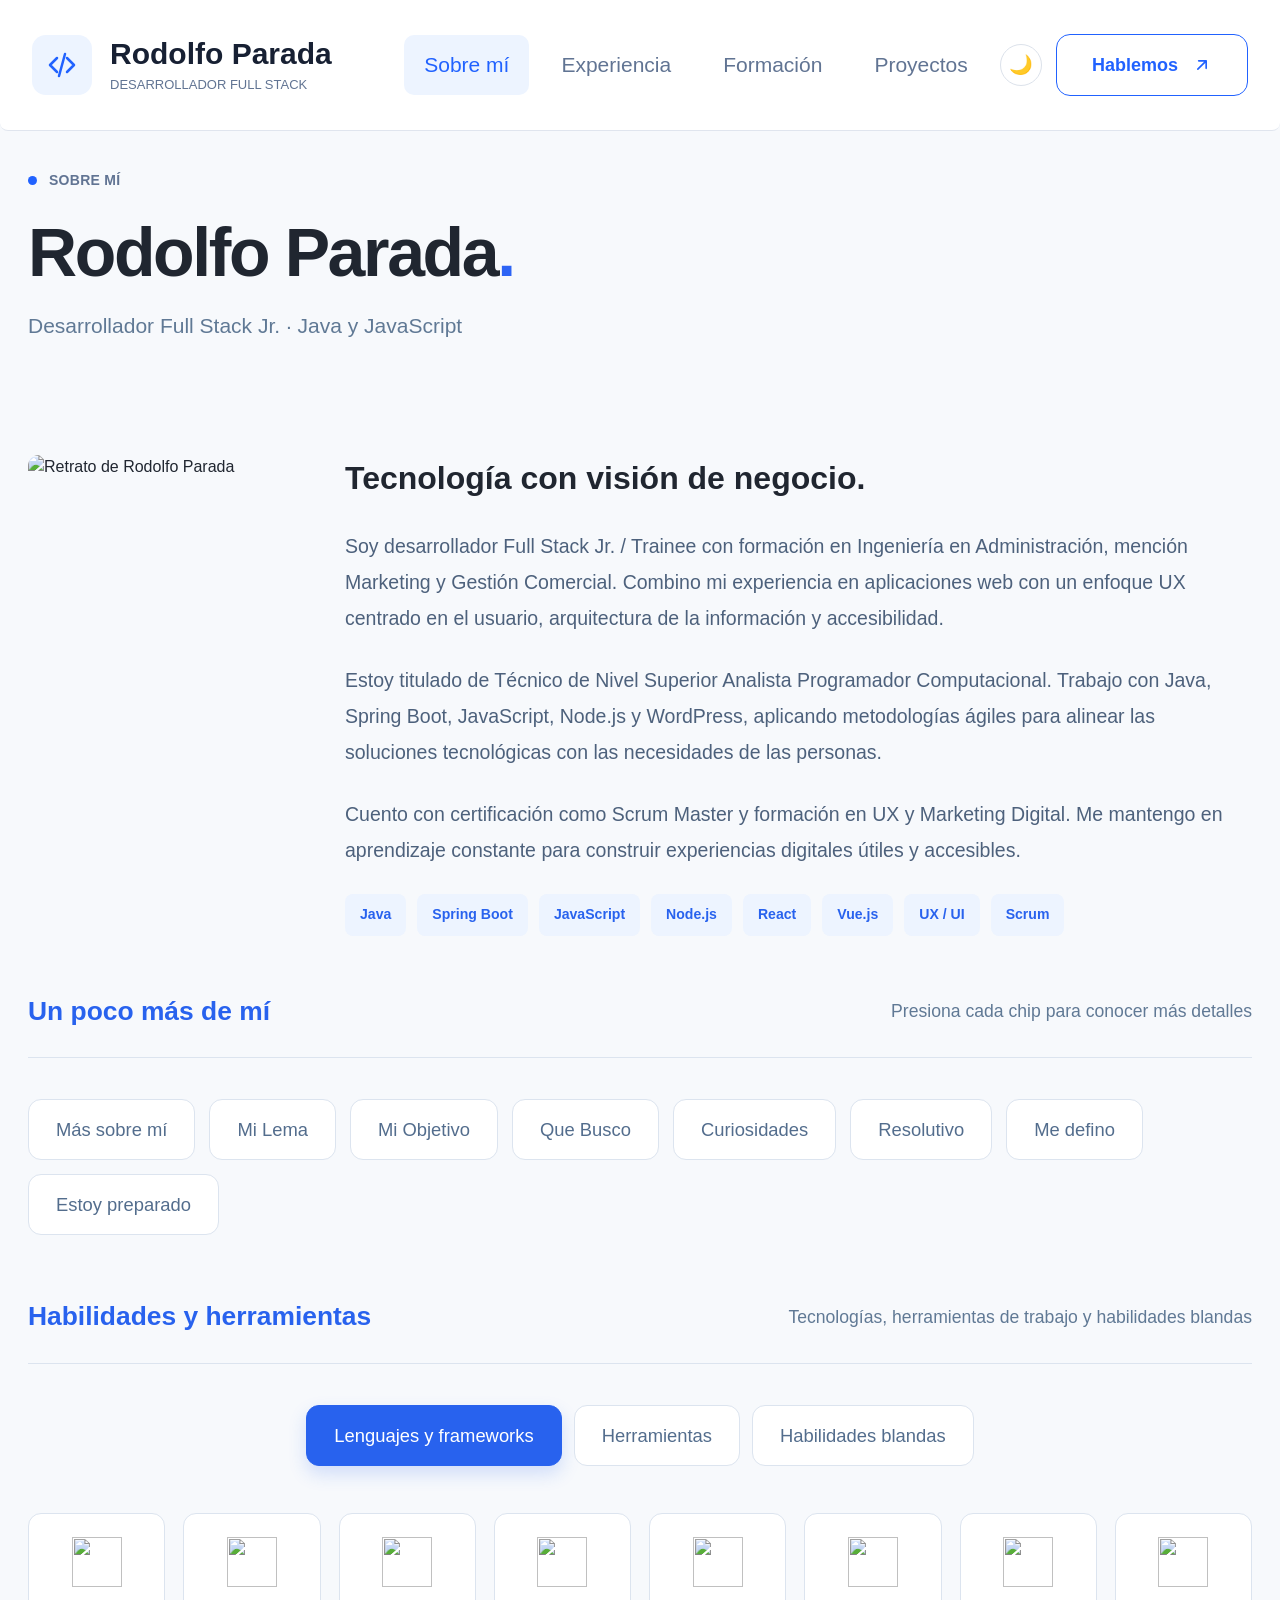
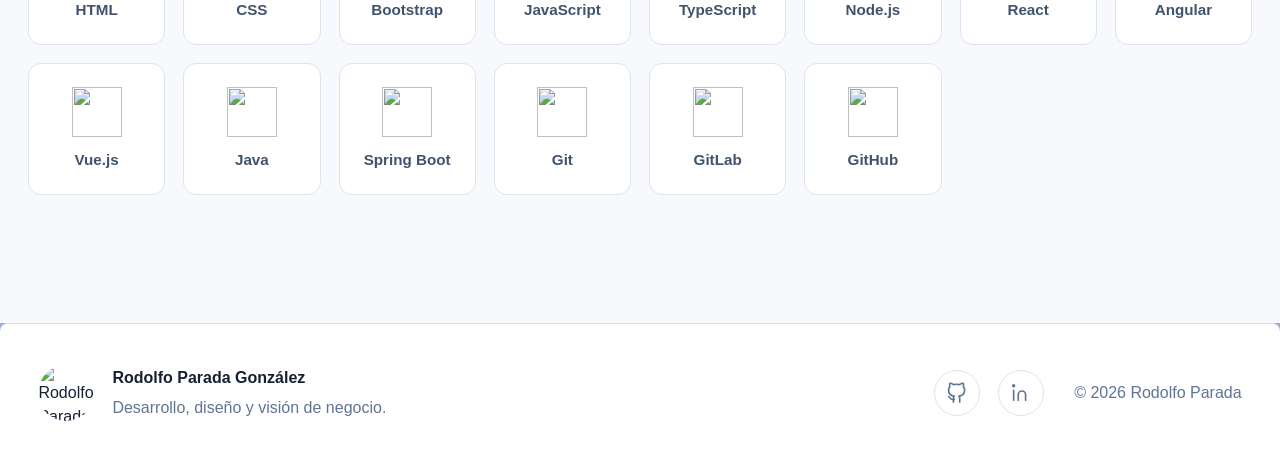
==== commit 25bd1c5d: "feat: cambios de texto" ====
--- a/index.html
+++ b/index.html
@@ -9,7 +9,7 @@
     <link rel="stylesheet" href="css/index.css?v=20261008k">
     <link rel="stylesheet" href="css/experiencia.css?v=20261008b">
     <link rel="stylesheet" href="css/formacion.css?v=20261008b">
-    <link rel="stylesheet" href="css/proyectos.css?v=20261008j">
+    <link rel="stylesheet" href="css/proyectos.css?v=20261008l">
 </head>
 <body>
     <mi-navegacion></mi-navegacion>
--- a/css/index.css
+++ b/css/index.css
@@ -293,51 +293,55 @@
 
 #app-container:has(.about-page) {
   min-height: calc(100vh - 74px);
-  padding-top: 130px;
   padding-bottom: 64px;
   background-color: #f7f9fc;
 }
 
 .about-page {
   min-height: calc(100vh - 74px);
+  margin-top: 56px;
   padding: 0 0 64px;
   background-color: #f7f9fc;
   color: #202630;
 }
 
 .about-shell {
-  width: min(1400px, calc(100% - 80px));
+  width: min(100% - 56px, 1440px);
   margin: 0 auto;
 }
 
 .about-hero {
-  padding-top: 0;
+  padding: 40px 0 56px;
 }
 
 .about-eyebrow {
+  display: flex;
+  align-items: center;
+  gap: 12px;
   margin: 0 0 24px;
-  color: #53677f;
-  font-size: 0.875rem;
+  color: #617493;
+  font-size: 14px;
   font-weight: 600;
+  letter-spacing: 0.02em;
+  text-transform: uppercase;
 }
 
 .about-eyebrow::before {
-  display: inline-block;
   width: 9px;
   height: 9px;
-  margin-right: 12px;
+  flex: 0 0 9px;
   border-radius: 50%;
-  background-color: #2d64f5;
+  background-color: #2162ff;
   content: "";
 }
 
 .about-title {
-  margin: 0 0 18px;
+  margin: 0;
   color: #202630;
-  font-size: clamp(3rem, 5vw, 4rem);
+  font-size: clamp(48px, 6vw, 68px);
   font-weight: 700;
-  letter-spacing: -0.045em;
-  line-height: 1.05;
+  letter-spacing: -0.035em;
+  line-height: 1.1;
 }
 
 .about-title span {
@@ -345,9 +349,9 @@
 }
 
 .about-subtitle {
-  margin: 0;
+  margin: 20px 0 0;
   color: #607995;
-  font-size: 1.2rem;
+  font-size: 21px;
 }
 
 .about-profile {
@@ -612,12 +616,12 @@
 }
 
 @media (max-width: 991px) {
-  #app-container:has(.about-page) {
-    padding-top: 88px;
-  }
-
   .about-shell {
     width: calc(100% - 48px);
+  }
+
+  .about-hero {
+    padding: 40px 0 44px;
   }
 
   .about-profile {
--- a/css/proyectos.css
+++ b/css/proyectos.css
@@ -138,13 +138,13 @@
 
 #app-container:has(.projects-page) {
   background-color: #f7f9fc;
-  padding-top: 80px;
   padding-bottom: 48px;
 }
 
 .projects-page {
   min-height: calc(100vh - 74px);
-  padding: 8px 0 56px;
+  margin-top: 56px;
+  padding: 0 0 56px;
   background-color: #f7f9fc;
   color: #202630;
 }
@@ -155,6 +155,7 @@
 }
 
 .projects-hero {
+  padding-top: 40px;
   margin-bottom: 56px;
 }
 
@@ -325,6 +326,7 @@
   }
 
   .projects-hero {
+    padding-top: 32px;
     margin-bottom: 38px;
   }
 
